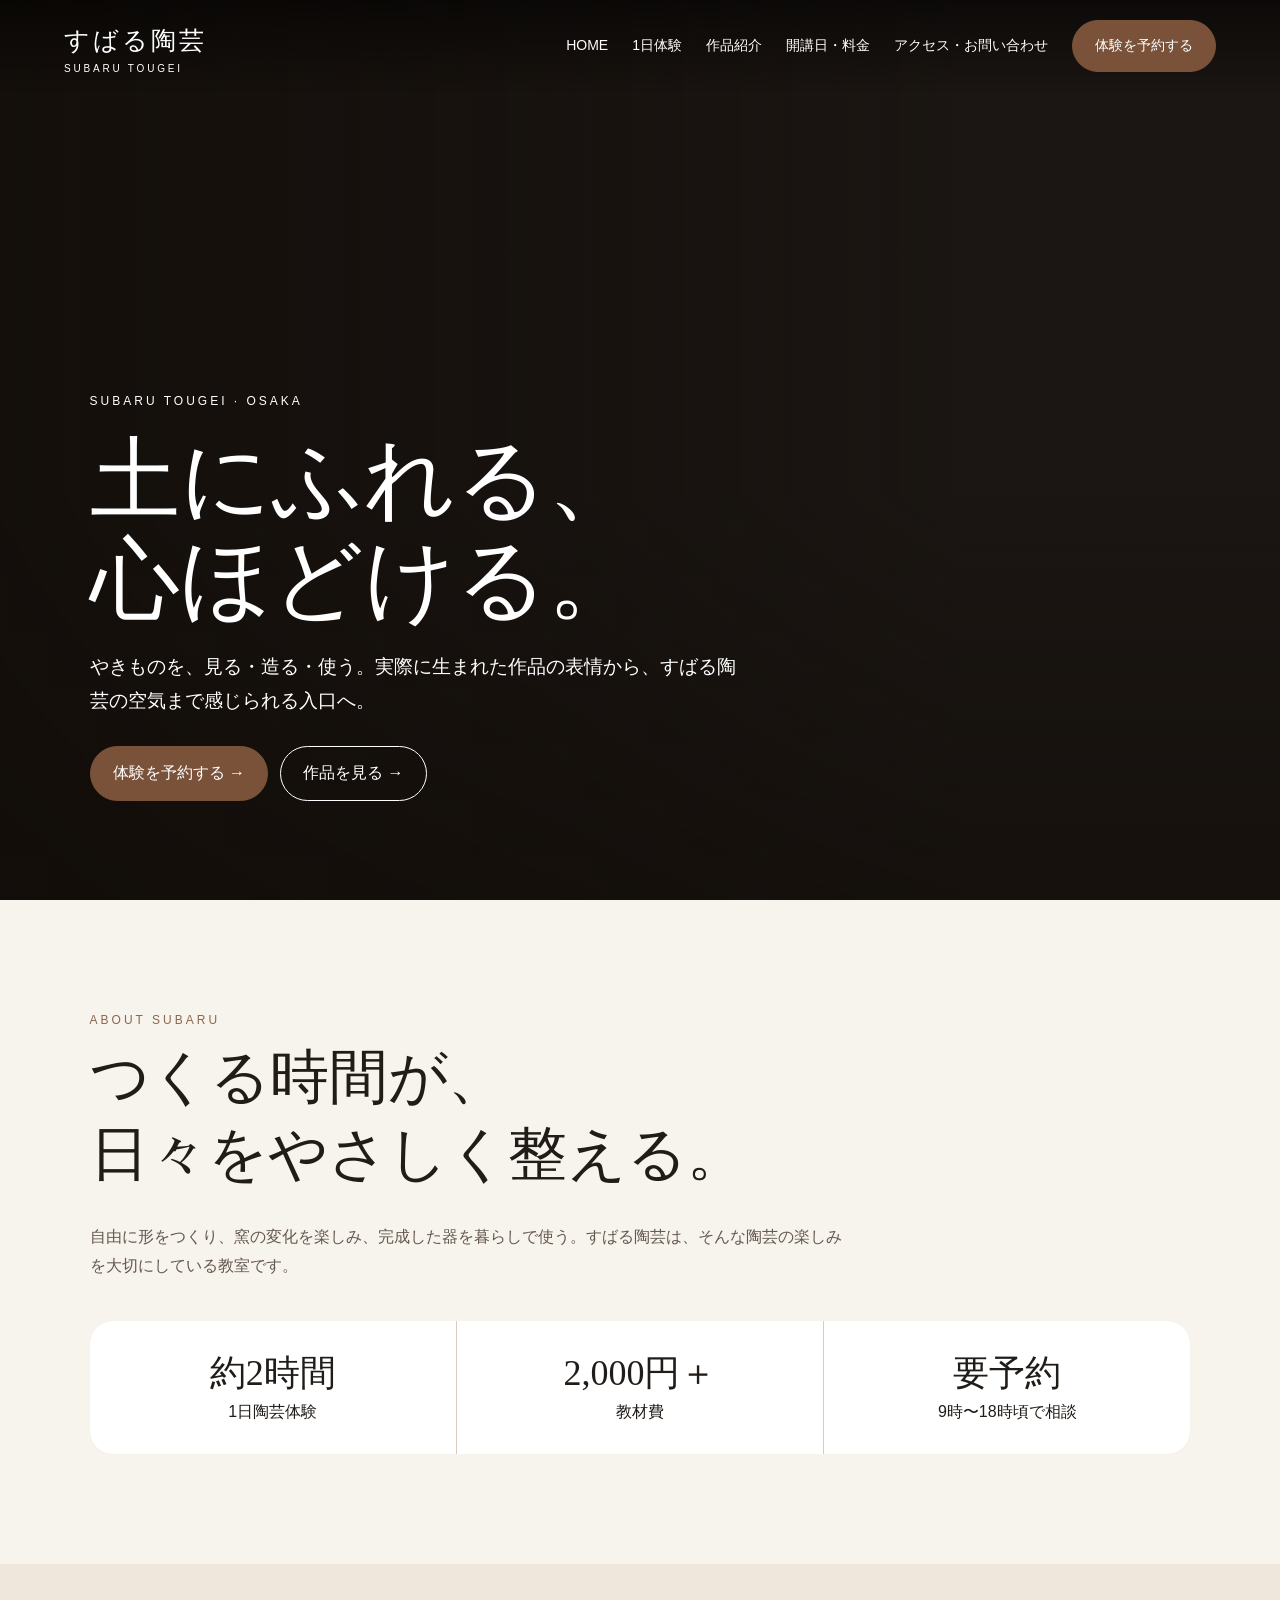
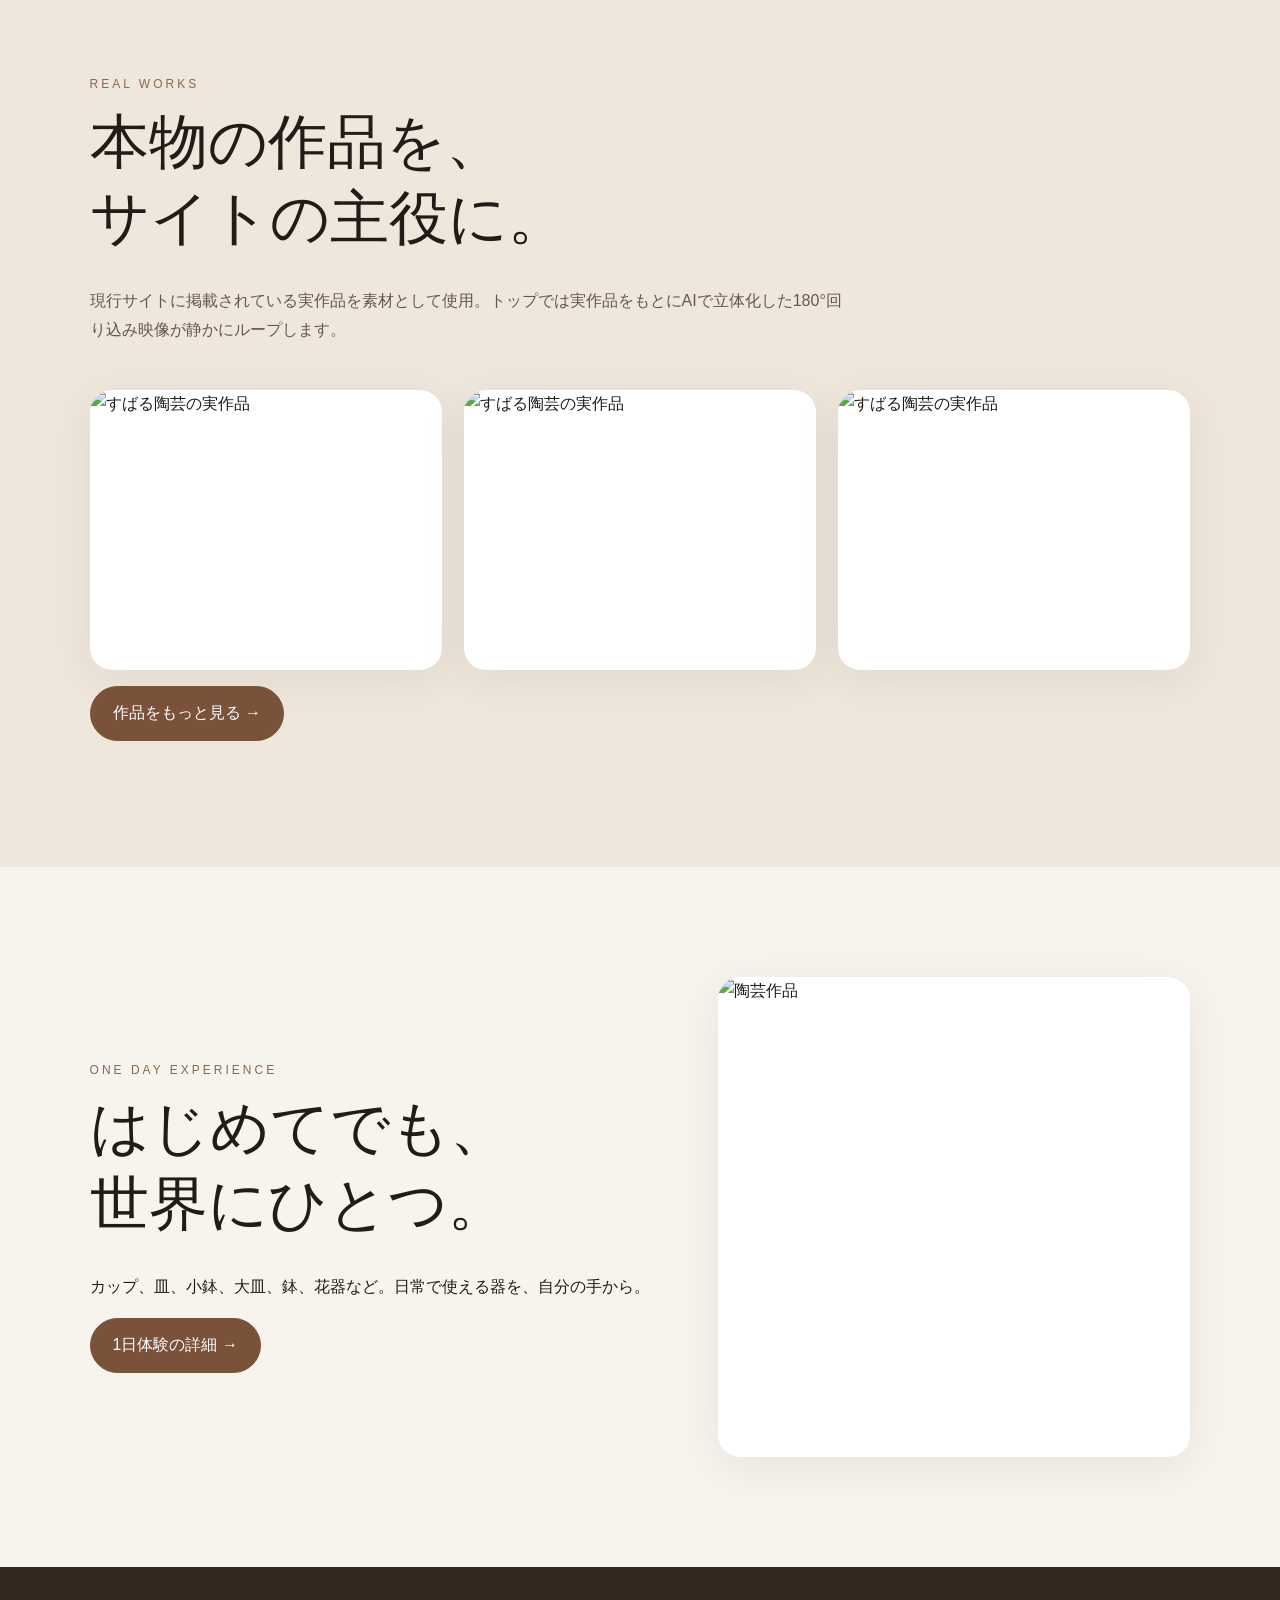
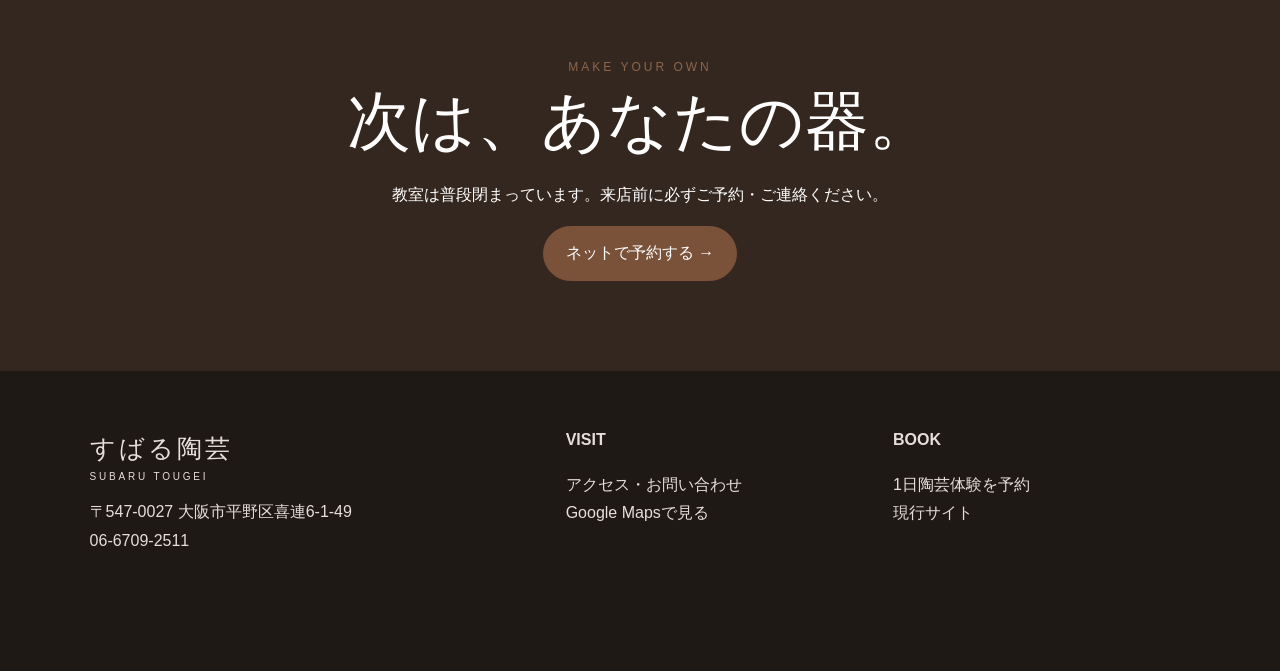
==== index.html @ ce0b12b9 "Tighten and slow hero; remove public email address" ====
<!doctype html><html lang="ja"><head><meta charset="utf-8"><meta name="viewport" content="width=device-width,initial-scale=1"><meta name="description" content="大阪市平野区のすばる陶芸。1日陶芸体験、定期教室、作品紹介、アクセス。"><title>すばる陶芸｜土にふれる、心ほどける。</title><link rel="stylesheet" href="assets/styles.css"></head><body><header><a class="brand" href="index.html">すばる陶芸<small>SUBARU TOUGEI</small></a><button class="hamb" aria-label="メニュー">☰</button><nav class="nav"><a href="index.html">HOME</a><a href="experience.html">1日体験</a><a href="works.html">作品紹介</a><a href="price.html">開講日・料金</a><a href="access.html">アクセス・お問い合わせ</a><a class="btn fill" href="https://www.asoview.com/channel/activities/subarutougei/offices/675/courses">体験を予約する</a></nav></header><section class="hero"><video autoplay muted loop playsinline preload="metadata" poster="https://static.wixstatic.com/media/e398b2_04471d41687749d087538d8da1fab1d8~mv2.jpg"><source src="assets/hero-web.mp4?v=20260910-1842" type="video/mp4"></video><div class="hero-inner"><div class="eyebrow">SUBARU TOUGEI · OSAKA</div><h1>土にふれる、<br>心ほどける。</h1><p>やきものを、見る・造る・使う。実際に生まれた作品の表情から、すばる陶芸の空気まで感じられる入口へ。</p><div class="hero-actions"><a class="btn fill" href="https://www.asoview.com/channel/activities/subarutougei/offices/675/courses">体験を予約する →</a><a class="btn" href="works.html">作品を見る →</a></div></div></section><section class="section reveal"><div class="kicker">ABOUT SUBARU</div><h2>つくる時間が、<br>日々をやさしく整える。</h2><p class="lead">自由に形をつくり、窯の変化を楽しみ、完成した器を暮らしで使う。すばる陶芸は、そんな陶芸の楽しみを大切にしている教室です。</p><div class="stats"><div class="stat"><strong>約2時間</strong>1日陶芸体験</div><div class="stat"><strong>2,000円＋</strong>教材費</div><div class="stat"><strong>要予約</strong>9時〜18時頃で相談</div></div></section><section class="section alt"><div class="kicker">REAL WORKS</div><h2>本物の作品を、<br>サイトの主役に。</h2><p class="lead">現行サイトに掲載されている実作品を素材として使用。トップでは実作品をもとにAIで立体化した180°回り込み映像が静かにループします。</p><div class="grid"><article class="card reveal"><div class="pic"><img loading="lazy" src="https://static.wixstatic.com/media/e398b2_04471d41687749d087538d8da1fab1d8~mv2.jpg" alt="すばる陶芸の実作品"></div></article><article class="card reveal"><div class="pic"><img loading="lazy" src="https://static.wixstatic.com/media/e398b2_2a31bd8cb2f042fd87f53bcbebbc4a72~mv2.jpg" alt="すばる陶芸の実作品"></div></article><article class="card reveal"><div class="pic"><img loading="lazy" src="https://static.wixstatic.com/media/e398b2_34be5dd9d5444d07847fccf270fea5cc~mv2.jpg" alt="すばる陶芸の実作品"></div></article></div><p><a class="btn fill" href="works.html">作品をもっと見る →</a></p></section><section class="section"><div class="two reveal"><div><div class="kicker">ONE DAY EXPERIENCE</div><h2>はじめてでも、<br>世界にひとつ。</h2><p>カップ、皿、小鉢、大皿、鉢、花器など。日常で使える器を、自分の手から。</p><a class="btn fill" href="experience.html">1日体験の詳細 →</a></div><div class="card"><div class="pic" style="height:480px"><img src="https://static.wixstatic.com/media/e398b2_4b338bc5373348869dddd89875d73c73~mv2.jpg" alt="陶芸作品"></div></div></div></section><section class="cta"><div class="kicker">MAKE YOUR OWN</div><h2>次は、あなたの器。</h2><p>教室は普段閉まっています。来店前に必ずご予約・ご連絡ください。</p><a class="btn fill" href="https://www.asoview.com/channel/activities/subarutougei/offices/675/courses">ネットで予約する →</a></section><footer class="footer"><div><div class="brand">すばる陶芸<small>SUBARU TOUGEI</small></div><p>〒547-0027 大阪市平野区喜連6-1-49<br>06-6709-2511</p></div><div><b>VISIT</b><p><a href="access.html">アクセス・お問い合わせ</a><br><a href="https://www.google.co.jp/maps/place/%E3%81%99%E3%81%B0%E3%82%8B%E9%99%B6%E8%8A%B8/@34.613585,135.554979,17z/data=!3m1!4b1!4m2!3m1!1s0x6000dedb1bd6316d:0xad608d81c7c7483e">Google Mapsで見る</a></p></div><div><b>BOOK</b><p><a href="https://www.asoview.com/channel/activities/subarutougei/offices/675/courses">1日陶芸体験を予約</a><br><a href="https://www.subarutougei.com/">現行サイト</a></p></div></footer><a class="sticky" href="https://www.asoview.com/channel/activities/subarutougei/offices/675/courses">1日陶芸体験を予約する</a><div class="modal"><button>×</button><img alt="作品拡大"></div><script src="assets/app.js"></script></body></html>
---- assets/styles.css ----
*{box-sizing:border-box}html{scroll-behavior:smooth}body{margin:0;background:#f7f3ed;color:#211c18;font-family:"Noto Sans JP","Yu Gothic",sans-serif;line-height:1.8}a{color:inherit;text-decoration:none}img{display:block;width:100%;height:100%;object-fit:cover}header{position:fixed;z-index:30;inset:0 0 auto;display:flex;align-items:center;justify-content:space-between;padding:18px 5vw;color:#fff;transition:.35s;background:linear-gradient(#0008,transparent)}header.scrolled{background:#f7f3edf2;color:#211c18;box-shadow:0 1px 20px #0002;backdrop-filter:blur(12px)}.brand{font-family:serif;font-size:25px;letter-spacing:.12em}.brand small{display:block;font:10px sans-serif;letter-spacing:.28em}.nav{display:flex;gap:24px;align-items:center;font-size:14px}.btn{display:inline-flex;align-items:center;justify-content:center;padding:12px 22px;border-radius:999px;border:1px solid currentColor;transition:.25s}.btn:hover{transform:translateY(-2px)}.btn.fill{background:#7a5139;border-color:#7a5139;color:#fff}.hamb{display:none;background:none;border:0;color:inherit;font-size:28px}.hero{position:relative;min-height:100svh;color:#fff;display:grid;align-items:end;overflow:hidden;background:#1c1714}.hero video,.hero .poster{position:absolute;inset:0;width:100%;height:100%;object-fit:cover}.hero .poster{background-size:cover;background-position:center}.hero:after{content:"";position:absolute;inset:0;background:linear-gradient(90deg,#120d09c7 0%,#120d0970 45%,#120d0920 75%),linear-gradient(0deg,#120d0990,transparent 45%)}.hero-inner{position:relative;z-index:2;padding:0 7vw 11vh;max-width:900px}.eyebrow{letter-spacing:.25em;font-size:12px}.hero h1{font-family:serif;font-weight:400;font-size:clamp(46px,7vw,96px);line-height:1.12;margin:.2em 0}.hero p{max-width:650px;font-size:clamp(15px,1.5vw,19px)}.hero-actions{display:flex;gap:12px;flex-wrap:wrap;margin-top:28px}.section{padding:110px 7vw}.section.alt{background:#efe7dc}.kicker{font-size:12px;letter-spacing:.25em;color:#8d664e}.section h2{font-family:serif;font-weight:400;font-size:clamp(34px,4.6vw,64px);line-height:1.3;margin:.15em 0 .5em}.lead{max-width:760px;color:#65584e}.grid{display:grid;grid-template-columns:repeat(3,1fr);gap:22px;margin-top:45px}.card{background:#fff;border-radius:22px;overflow:hidden;box-shadow:0 10px 45px #3c281013}.card .pic{height:280px}.card .body{padding:26px}.stats{display:grid;grid-template-columns:repeat(3,1fr);gap:1px;background:#d8cabc;border-radius:22px;overflow:hidden;margin-top:40px}.stat{background:#fff;padding:28px;text-align:center}.stat strong{display:block;font:36px serif}.gallery{columns:3 260px;column-gap:18px;margin-top:40px}.gallery button{border:0;padding:0;margin:0 0 18px;width:100%;border-radius:16px;overflow:hidden;cursor:zoom-in;background:#ddd}.gallery img{height:auto;transition:.45s}.gallery button:hover img{transform:scale(1.035)}.two{display:grid;grid-template-columns:1.1fr .9fr;gap:50px;align-items:center}.price-table{width:100%;border-collapse:collapse;background:#fff;border-radius:18px;overflow:hidden}.price-table td,.price-table th{padding:16px 18px;border-bottom:1px solid #eee;text-align:left}.cta{padding:90px 7vw;background:#34271f;color:#fff;text-align:center}.cta h2{font:clamp(34px,5vw,64px) serif;margin:0 0 12px}.footer{padding:55px 7vw 100px;background:#1f1915;color:#e7ded7;display:grid;grid-template-columns:1.5fr 1fr 1fr;gap:30px}.reveal{opacity:0;transform:translateY(30px);transition:.75s}.reveal.on{opacity:1;transform:none}.sticky{display:none}.modal{position:fixed;inset:0;z-index:50;background:#000d;display:none;place-items:center;padding:5vw}.modal.open{display:grid}.modal img{max-width:92vw;max-height:88vh;width:auto;height:auto}.modal button{position:absolute;right:25px;top:20px;background:none;border:0;color:#fff;font-size:40px}.form{display:grid;gap:14px}.form input,.form textarea{padding:14px;border:1px solid #cbbcaf;background:#fff;border-radius:10px;font:inherit}.form textarea{min-height:160px}.page-hero{padding:170px 7vw 80px;background:#34271f;color:#fff}.page-hero h1{font:clamp(42px,6vw,78px) serif;margin:.15em 0}.note{padding:18px 22px;background:#fff6dd;border-left:4px solid #aa7b49;border-radius:8px}@media(max-width:850px){.nav{position:fixed;inset:72px 0 auto;background:#f7f3ed;color:#211c18;display:none;flex-direction:column;padding:28px}.nav.open{display:flex}.hamb{display:block}.grid,.two,.stats,.footer{grid-template-columns:1fr}.hero-inner{padding-bottom:16vh}.section{padding:80px 6vw}.sticky{display:flex;position:fixed;z-index:40;left:12px;right:12px;bottom:12px;background:#7a5139;color:#fff;border-radius:999px;justify-content:center;padding:14px;box-shadow:0 8px 25px #0004}.footer{padding-bottom:110px}}@media(prefers-reduced-motion:reduce){*{scroll-behavior:auto!important;animation:none!important;transition:none!important}.reveal{opacity:1;transform:none}}
.experience-photo{max-width:1180px;margin:0 auto 30px;padding:0 24px;display:grid;grid-template-columns:minmax(0,1.35fr) minmax(260px,.65fr);gap:32px;align-items:center}.experience-photo img{width:100%;height:clamp(300px,48vw,560px);object-fit:cover;border-radius:26px;box-shadow:0 22px 60px rgba(41,24,14,.16)}.experience-photo div{padding:12px 0}.experience-photo span{font-size:.74rem;letter-spacing:.22em;color:#93603f}.experience-photo h2{margin:.6rem 0 1rem;font-size:clamp(1.8rem,4vw,3.4rem);font-weight:500}.experience-photo p{line-height:2;color:#5f554e}@media(max-width:760px){.experience-photo{grid-template-columns:1fr;gap:18px;padding:0 20px;margin-top:8px}.experience-photo img{height:58vw;min-height:260px;border-radius:20px}.experience-photo div{padding:0 6px 18px}}

/* Promo hero: tighter crop + slower cinematic feel */
.hero video{transform:scale(1.18);transform-origin:center 48%;will-change:transform}
@media(max-width:850px){.hero video{transform:scale(1.26);object-position:center 48%}}
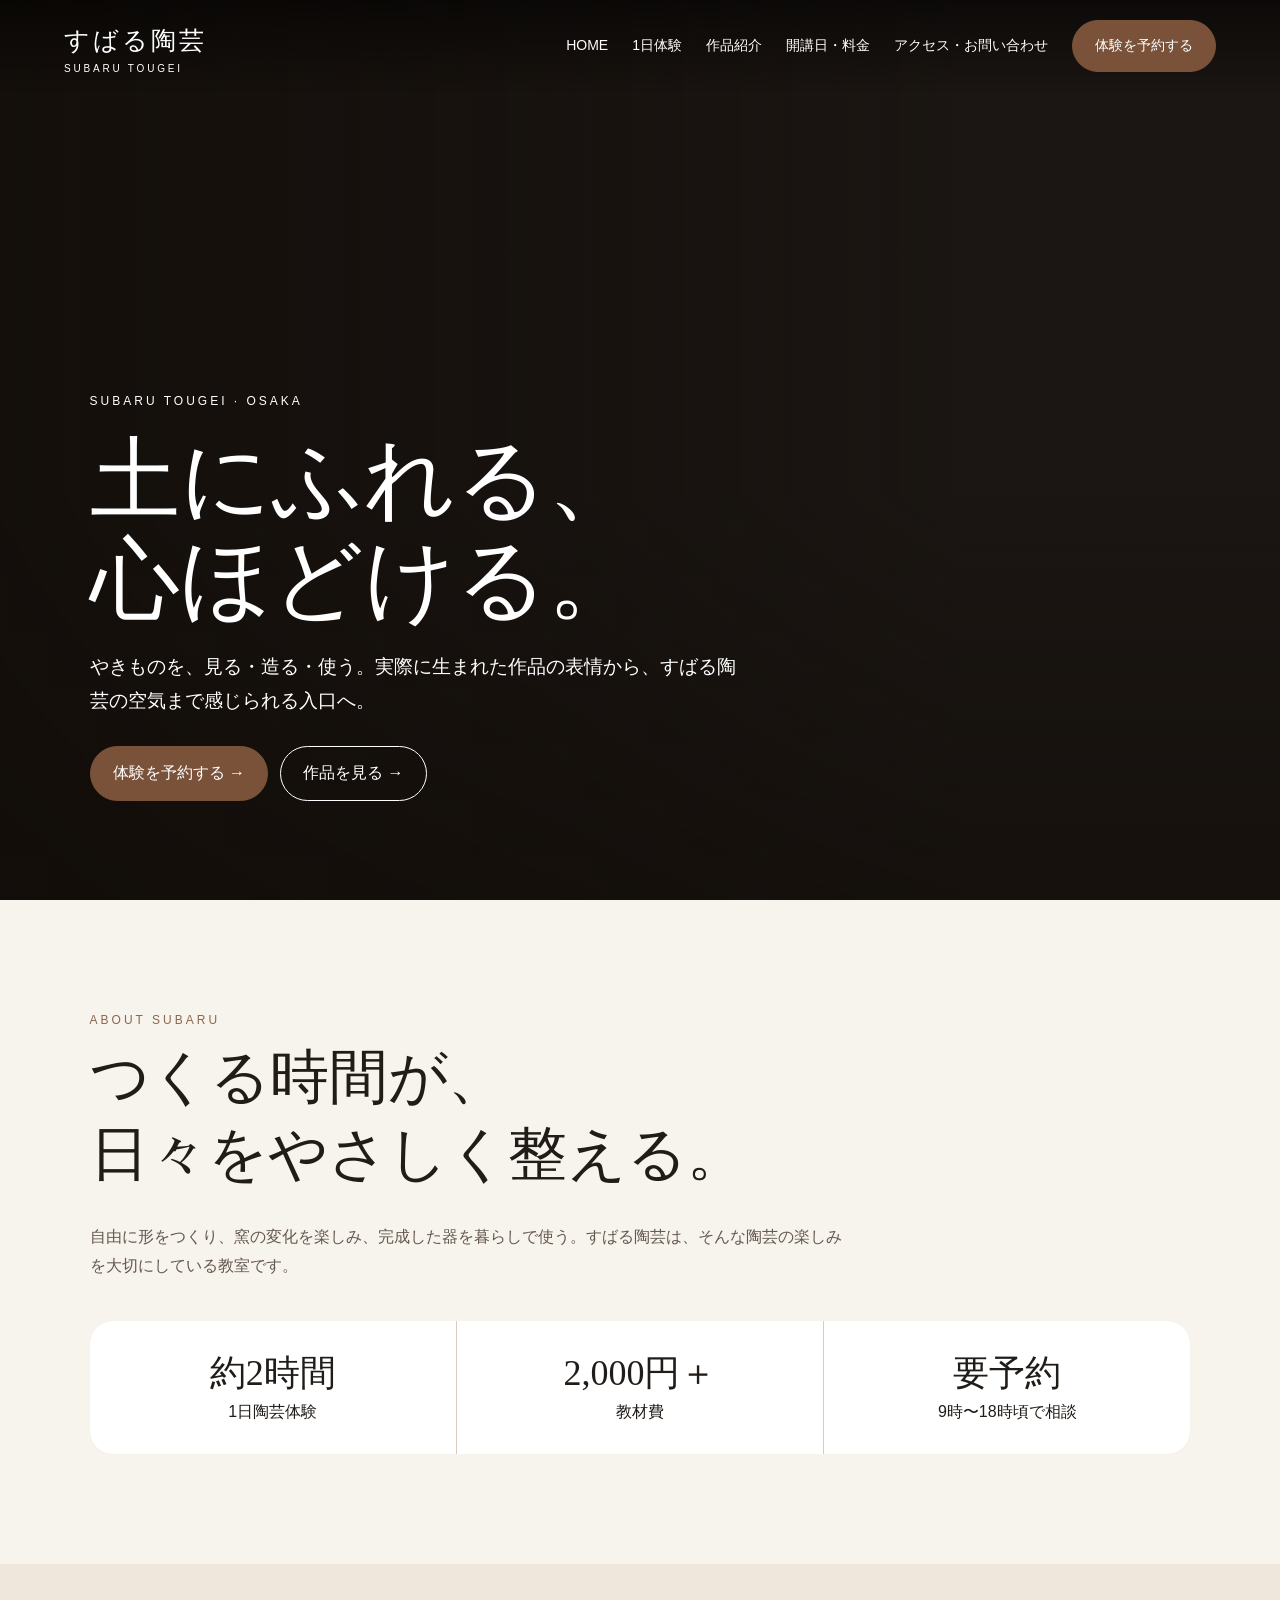
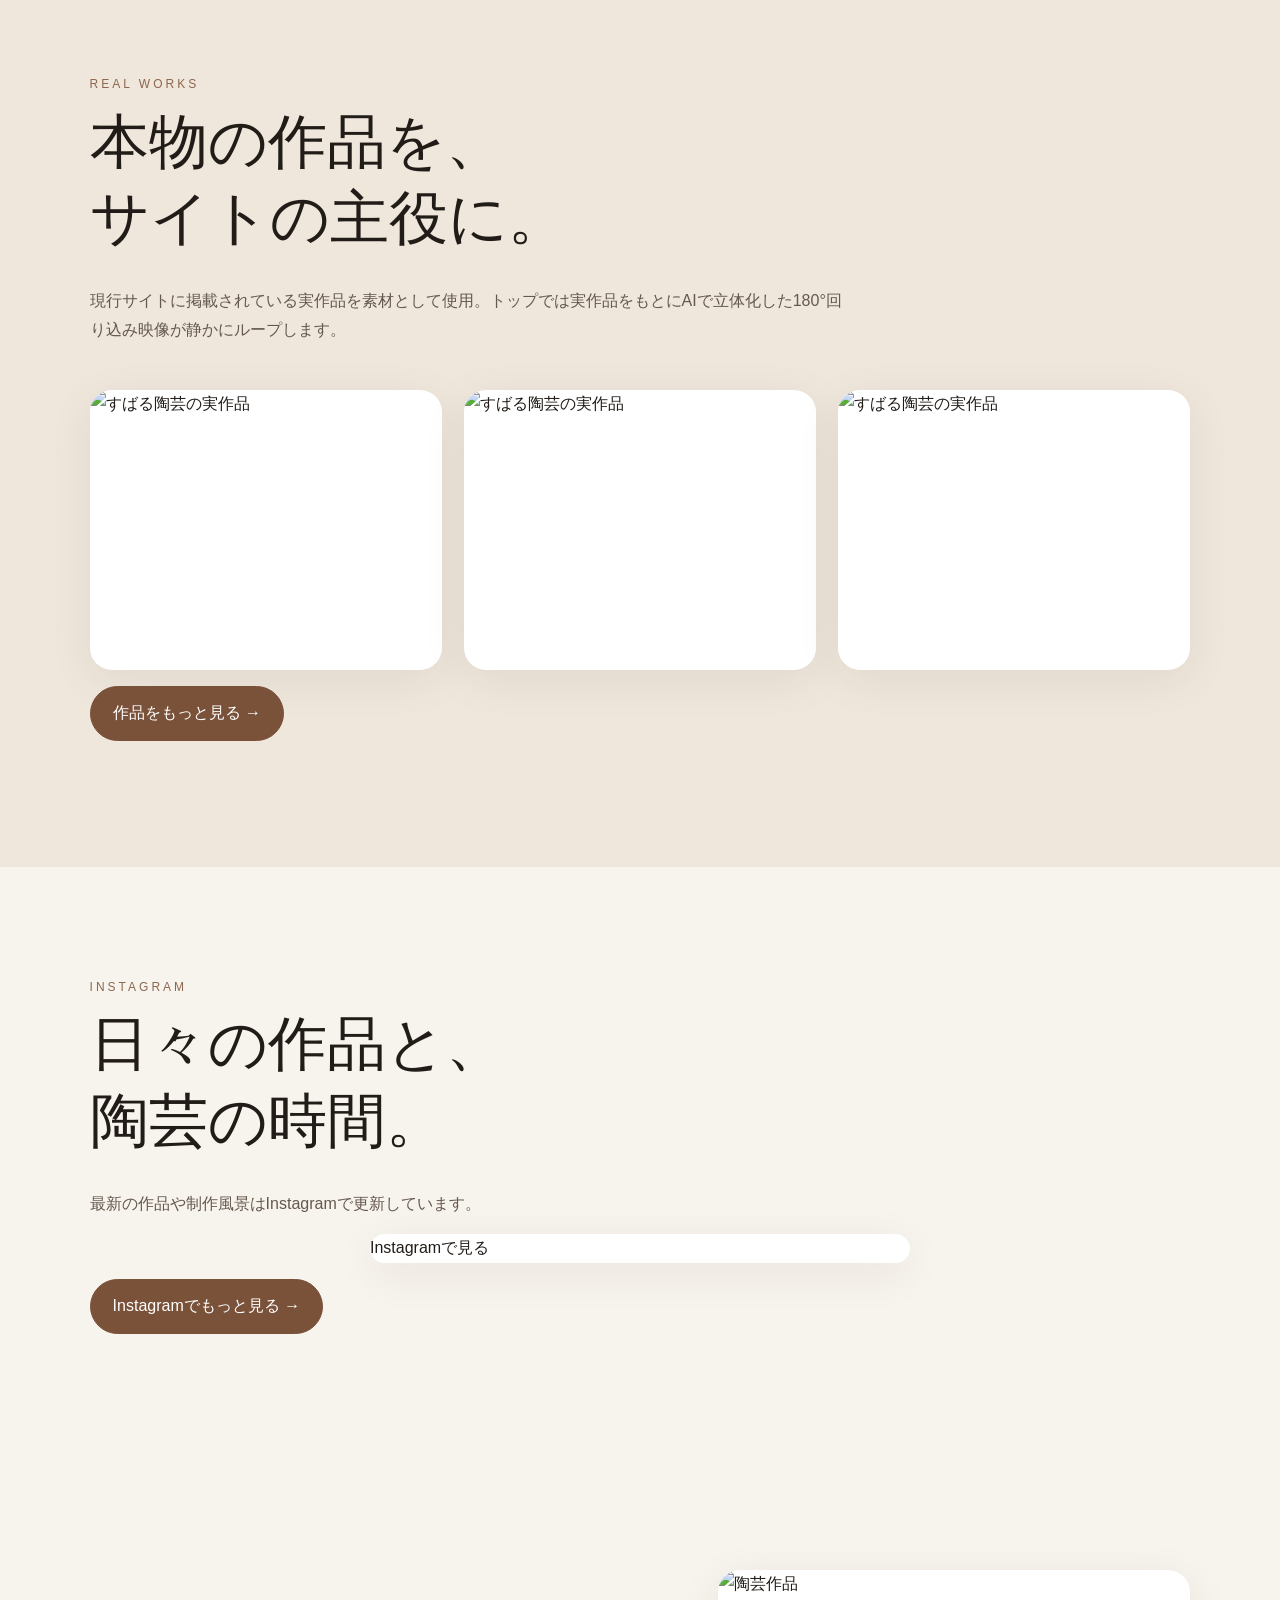
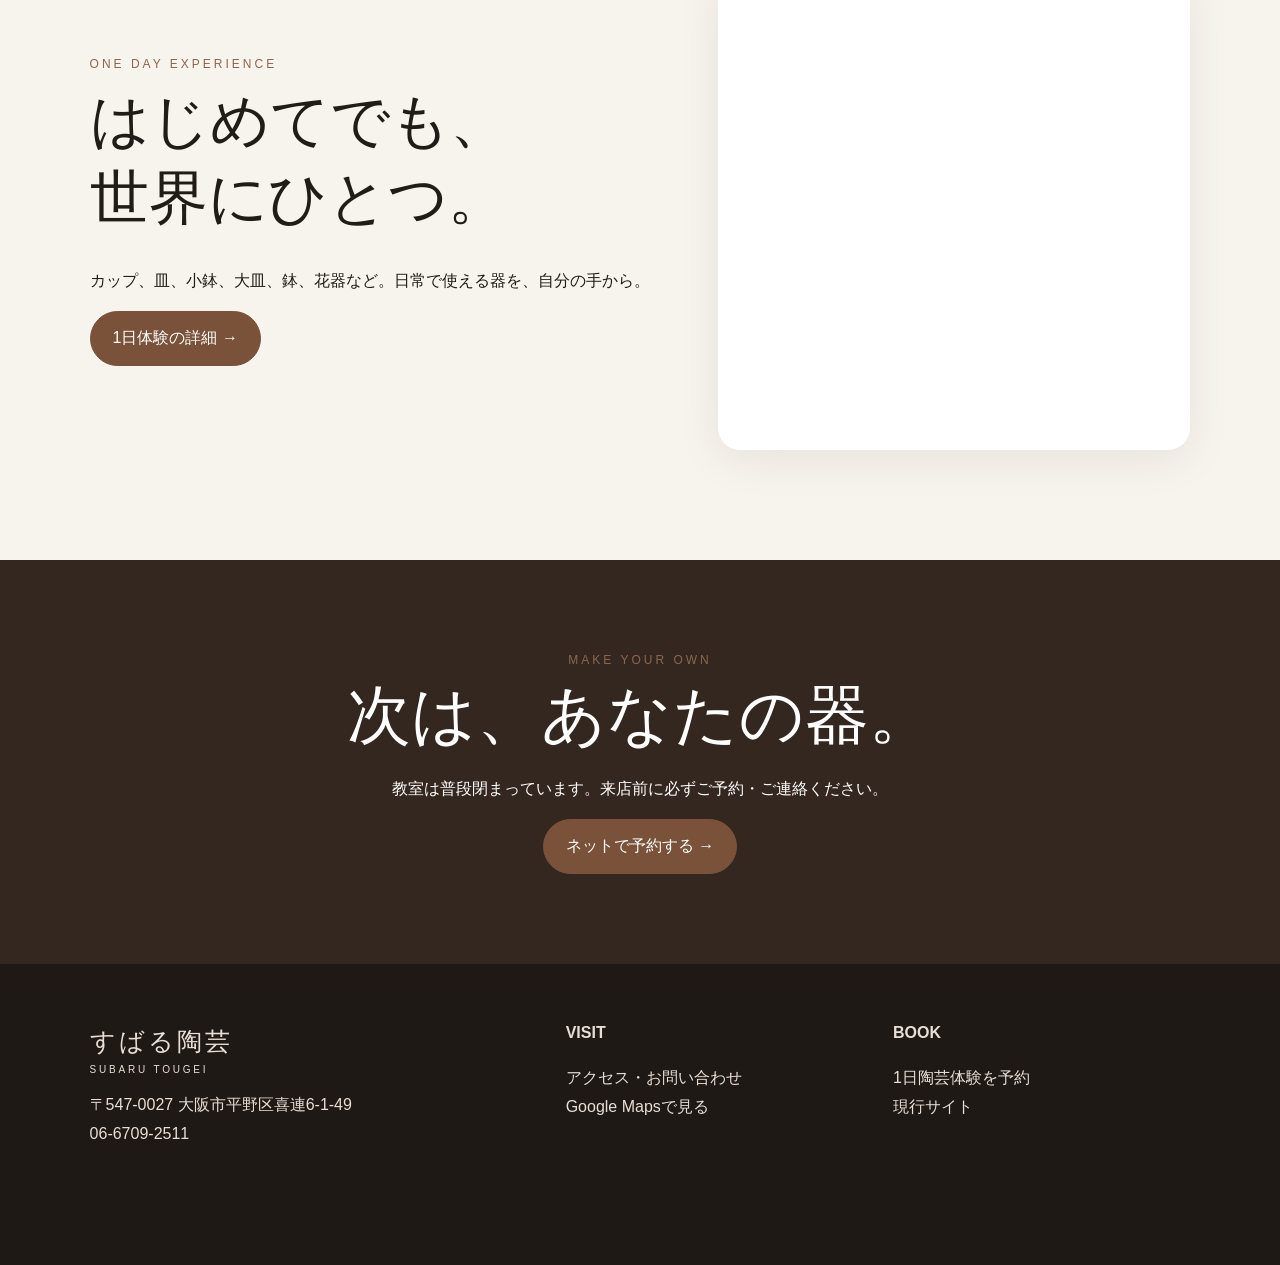
==== commit 0bb27de9: "Add Instagram section to homepage" ====
--- a/index.html
+++ b/index.html
@@ -1 +1 @@
-<!doctype html><html lang="ja"><head><meta charset="utf-8"><meta name="viewport" content="width=device-width,initial-scale=1"><meta name="description" content="大阪市平野区のすばる陶芸。1日陶芸体験、定期教室、作品紹介、アクセス。"><title>すばる陶芸｜土にふれる、心ほどける。</title><link rel="stylesheet" href="assets/styles.css"></head><body><header><a class="brand" href="index.html">すばる陶芸<small>SUBARU TOUGEI</small></a><button class="hamb" aria-label="メニュー">☰</button><nav class="nav"><a href="index.html">HOME</a><a href="experience.html">1日体験</a><a href="works.html">作品紹介</a><a href="price.html">開講日・料金</a><a href="access.html">アクセス・お問い合わせ</a><a class="btn fill" href="https://www.asoview.com/channel/activities/subarutougei/offices/675/courses">体験を予約する</a></nav></header><section class="hero"><video autoplay muted loop playsinline preload="metadata" poster="https://static.wixstatic.com/media/e398b2_04471d41687749d087538d8da1fab1d8~mv2.jpg"><source src="assets/hero-web.mp4?v=20260910-1842" type="video/mp4"></video><div class="hero-inner"><div class="eyebrow">SUBARU TOUGEI · OSAKA</div><h1>土にふれる、<br>心ほどける。</h1><p>やきものを、見る・造る・使う。実際に生まれた作品の表情から、すばる陶芸の空気まで感じられる入口へ。</p><div class="hero-actions"><a class="btn fill" href="https://www.asoview.com/channel/activities/subarutougei/offices/675/courses">体験を予約する →</a><a class="btn" href="works.html">作品を見る →</a></div></div></section><section class="section reveal"><div class="kicker">ABOUT SUBARU</div><h2>つくる時間が、<br>日々をやさしく整える。</h2><p class="lead">自由に形をつくり、窯の変化を楽しみ、完成した器を暮らしで使う。すばる陶芸は、そんな陶芸の楽しみを大切にしている教室です。</p><div class="stats"><div class="stat"><strong>約2時間</strong>1日陶芸体験</div><div class="stat"><strong>2,000円＋</strong>教材費</div><div class="stat"><strong>要予約</strong>9時〜18時頃で相談</div></div></section><section class="section alt"><div class="kicker">REAL WORKS</div><h2>本物の作品を、<br>サイトの主役に。</h2><p class="lead">現行サイトに掲載されている実作品を素材として使用。トップでは実作品をもとにAIで立体化した180°回り込み映像が静かにループします。</p><div class="grid"><article class="card reveal"><div class="pic"><img loading="lazy" src="https://static.wixstatic.com/media/e398b2_04471d41687749d087538d8da1fab1d8~mv2.jpg" alt="すばる陶芸の実作品"></div></article><article class="card reveal"><div class="pic"><img loading="lazy" src="https://static.wixstatic.com/media/e398b2_2a31bd8cb2f042fd87f53bcbebbc4a72~mv2.jpg" alt="すばる陶芸の実作品"></div></article><article class="card reveal"><div class="pic"><img loading="lazy" src="https://static.wixstatic.com/media/e398b2_34be5dd9d5444d07847fccf270fea5cc~mv2.jpg" alt="すばる陶芸の実作品"></div></article></div><p><a class="btn fill" href="works.html">作品をもっと見る →</a></p></section><section class="section"><div class="two reveal"><div><div class="kicker">ONE DAY EXPERIENCE</div><h2>はじめてでも、<br>世界にひとつ。</h2><p>カップ、皿、小鉢、大皿、鉢、花器など。日常で使える器を、自分の手から。</p><a class="btn fill" href="experience.html">1日体験の詳細 →</a></div><div class="card"><div class="pic" style="height:480px"><img src="https://static.wixstatic.com/media/e398b2_4b338bc5373348869dddd89875d73c73~mv2.jpg" alt="陶芸作品"></div></div></div></section><section class="cta"><div class="kicker">MAKE YOUR OWN</div><h2>次は、あなたの器。</h2><p>教室は普段閉まっています。来店前に必ずご予約・ご連絡ください。</p><a class="btn fill" href="https://www.asoview.com/channel/activities/subarutougei/offices/675/courses">ネットで予約する →</a></section><footer class="footer"><div><div class="brand">すばる陶芸<small>SUBARU TOUGEI</small></div><p>〒547-0027 大阪市平野区喜連6-1-49<br>06-6709-2511</p></div><div><b>VISIT</b><p><a href="access.html">アクセス・お問い合わせ</a><br><a href="https://www.google.co.jp/maps/place/%E3%81%99%E3%81%B0%E3%82%8B%E9%99%B6%E8%8A%B8/@34.613585,135.554979,17z/data=!3m1!4b1!4m2!3m1!1s0x6000dedb1bd6316d:0xad608d81c7c7483e">Google Mapsで見る</a></p></div><div><b>BOOK</b><p><a href="https://www.asoview.com/channel/activities/subarutougei/offices/675/courses">1日陶芸体験を予約</a><br><a href="https://www.subarutougei.com/">現行サイト</a></p></div></footer><a class="sticky" href="https://www.asoview.com/channel/activities/subarutougei/offices/675/courses">1日陶芸体験を予約する</a><div class="modal"><button>×</button><img alt="作品拡大"></div><script src="assets/app.js"></script></body></html>+<!doctype html><html lang="ja"><head><meta charset="utf-8"><meta name="viewport" content="width=device-width,initial-scale=1"><meta name="description" content="大阪市平野区のすばる陶芸。1日陶芸体験、定期教室、作品紹介、アクセス。"><title>すばる陶芸｜土にふれる、心ほどける。</title><link rel="stylesheet" href="assets/styles.css"></head><body><header><a class="brand" href="index.html">すばる陶芸<small>SUBARU TOUGEI</small></a><button class="hamb" aria-label="メニュー">☰</button><nav class="nav"><a href="index.html">HOME</a><a href="experience.html">1日体験</a><a href="works.html">作品紹介</a><a href="price.html">開講日・料金</a><a href="access.html">アクセス・お問い合わせ</a><a class="btn fill" href="https://www.asoview.com/channel/activities/subarutougei/offices/675/courses">体験を予約する</a></nav></header><section class="hero"><video autoplay muted loop playsinline preload="metadata" poster="https://static.wixstatic.com/media/e398b2_04471d41687749d087538d8da1fab1d8~mv2.jpg"><source src="assets/hero-web.mp4?v=20260910-1842" type="video/mp4"></video><div class="hero-inner"><div class="eyebrow">SUBARU TOUGEI · OSAKA</div><h1>土にふれる、<br>心ほどける。</h1><p>やきものを、見る・造る・使う。実際に生まれた作品の表情から、すばる陶芸の空気まで感じられる入口へ。</p><div class="hero-actions"><a class="btn fill" href="https://www.asoview.com/channel/activities/subarutougei/offices/675/courses">体験を予約する →</a><a class="btn" href="works.html">作品を見る →</a></div></div></section><section class="section reveal"><div class="kicker">ABOUT SUBARU</div><h2>つくる時間が、<br>日々をやさしく整える。</h2><p class="lead">自由に形をつくり、窯の変化を楽しみ、完成した器を暮らしで使う。すばる陶芸は、そんな陶芸の楽しみを大切にしている教室です。</p><div class="stats"><div class="stat"><strong>約2時間</strong>1日陶芸体験</div><div class="stat"><strong>2,000円＋</strong>教材費</div><div class="stat"><strong>要予約</strong>9時〜18時頃で相談</div></div></section><section class="section alt"><div class="kicker">REAL WORKS</div><h2>本物の作品を、<br>サイトの主役に。</h2><p class="lead">現行サイトに掲載されている実作品を素材として使用。トップでは実作品をもとにAIで立体化した180°回り込み映像が静かにループします。</p><div class="grid"><article class="card reveal"><div class="pic"><img loading="lazy" src="https://static.wixstatic.com/media/e398b2_04471d41687749d087538d8da1fab1d8~mv2.jpg" alt="すばる陶芸の実作品"></div></article><article class="card reveal"><div class="pic"><img loading="lazy" src="https://static.wixstatic.com/media/e398b2_2a31bd8cb2f042fd87f53bcbebbc4a72~mv2.jpg" alt="すばる陶芸の実作品"></div></article><article class="card reveal"><div class="pic"><img loading="lazy" src="https://static.wixstatic.com/media/e398b2_34be5dd9d5444d07847fccf270fea5cc~mv2.jpg" alt="すばる陶芸の実作品"></div></article></div><p><a class="btn fill" href="works.html">作品をもっと見る →</a></p></section><section class="section instagram-section"><div class="kicker">INSTAGRAM</div><h2>日々の作品と、<br>陶芸の時間。</h2><p class="lead">最新の作品や制作風景はInstagramで更新しています。</p><div class="instagram-feed"><blockquote class="instagram-media" data-instgrm-permalink="https://www.instagram.com/harugakitamorini/" data-instgrm-version="14" style="background:#FFF;border:0;border-radius:18px;box-shadow:0 10px 45px #3c281013;margin:0 auto;max-width:540px;min-width:280px;width:100%;padding:0"><a href="https://www.instagram.com/harugakitamorini/" target="_blank" rel="noopener">Instagramで見る</a></blockquote></div><p class="instagram-more"><a class="btn fill" href="https://www.instagram.com/harugakitamorini/" target="_blank" rel="noopener">Instagramでもっと見る →</a></p></section><section class="section"><div class="two reveal"><div><div class="kicker">ONE DAY EXPERIENCE</div><h2>はじめてでも、<br>世界にひとつ。</h2><p>カップ、皿、小鉢、大皿、鉢、花器など。日常で使える器を、自分の手から。</p><a class="btn fill" href="experience.html">1日体験の詳細 →</a></div><div class="card"><div class="pic" style="height:480px"><img src="https://static.wixstatic.com/media/e398b2_4b338bc5373348869dddd89875d73c73~mv2.jpg" alt="陶芸作品"></div></div></div></section><section class="cta"><div class="kicker">MAKE YOUR OWN</div><h2>次は、あなたの器。</h2><p>教室は普段閉まっています。来店前に必ずご予約・ご連絡ください。</p><a class="btn fill" href="https://www.asoview.com/channel/activities/subarutougei/offices/675/courses">ネットで予約する →</a></section><footer class="footer"><div><div class="brand">すばる陶芸<small>SUBARU TOUGEI</small></div><p>〒547-0027 大阪市平野区喜連6-1-49<br>06-6709-2511</p></div><div><b>VISIT</b><p><a href="access.html">アクセス・お問い合わせ</a><br><a href="https://www.google.co.jp/maps/place/%E3%81%99%E3%81%B0%E3%82%8B%E9%99%B6%E8%8A%B8/@34.613585,135.554979,17z/data=!3m1!4b1!4m2!3m1!1s0x6000dedb1bd6316d:0xad608d81c7c7483e">Google Mapsで見る</a></p></div><div><b>BOOK</b><p><a href="https://www.asoview.com/channel/activities/subarutougei/offices/675/courses">1日陶芸体験を予約</a><br><a href="https://www.subarutougei.com/">現行サイト</a></p></div></footer><div class="modal"><button>×</button><img alt="作品拡大"></div><script async src="https://www.instagram.com/embed.js"></script><script src="assets/app.js"></script></body></html>
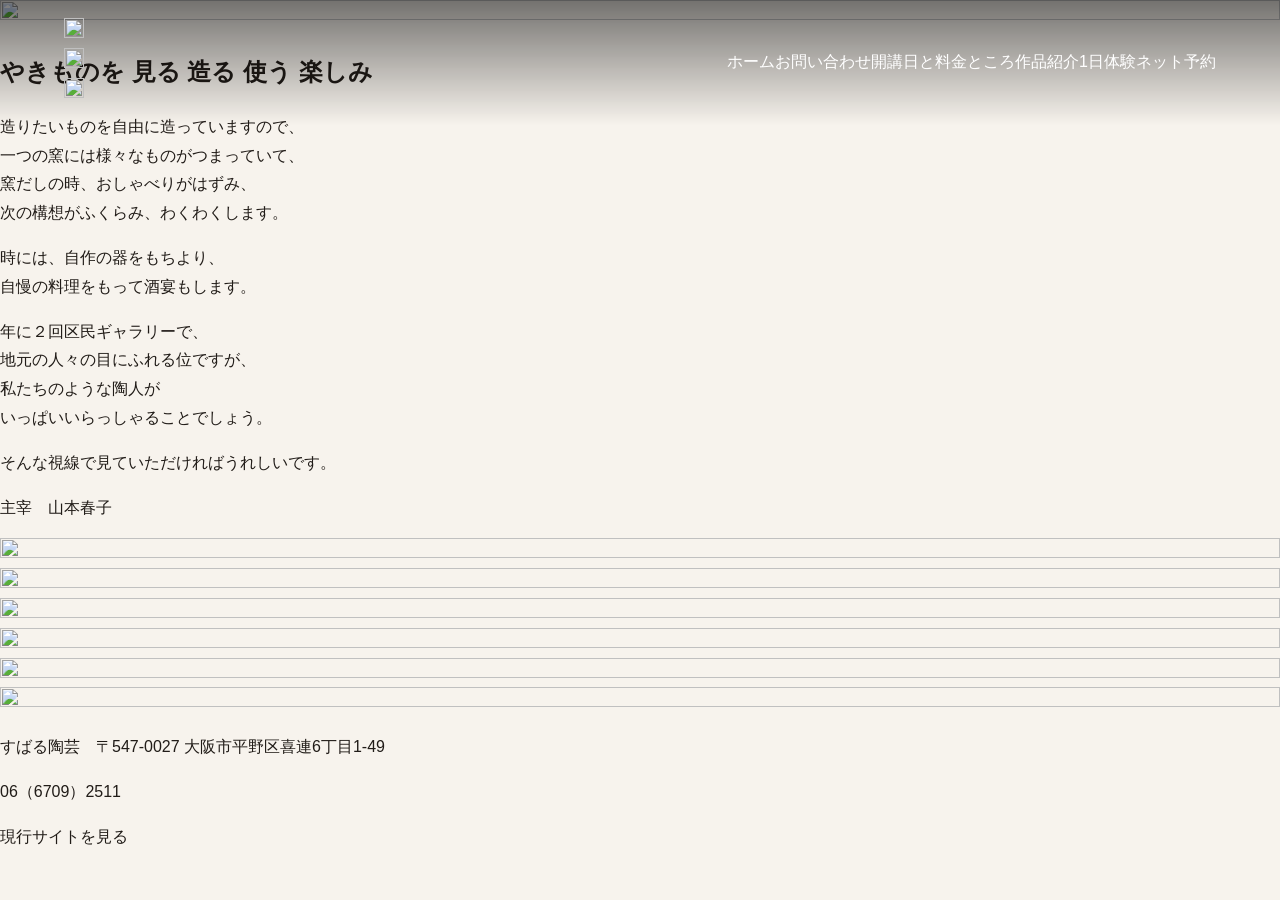
==== commit 8dae06ee: "現行サイトに合わせてトップページを再現" ====
--- a/index.html
+++ b/index.html
@@ -1 +1 @@
-<!doctype html><html lang="ja"><head><meta charset="utf-8"><meta name="viewport" content="width=device-width,initial-scale=1"><meta name="description" content="大阪市平野区のすばる陶芸。1日陶芸体験、定期教室、作品紹介、アクセス。"><title>すばる陶芸｜土にふれる、心ほどける。</title><link rel="stylesheet" href="assets/styles.css"></head><body><header><a class="brand" href="index.html">すばる陶芸<small>SUBARU TOUGEI</small></a><button class="hamb" aria-label="メニュー">☰</button><nav class="nav"><a href="index.html">HOME</a><a href="experience.html">1日体験</a><a href="works.html">作品紹介</a><a href="price.html">開講日・料金</a><a href="access.html">アクセス・お問い合わせ</a><a class="btn fill" href="https://www.asoview.com/channel/activities/subarutougei/offices/675/courses">体験を予約する</a></nav></header><section class="hero"><video autoplay muted loop playsinline preload="metadata" poster="https://static.wixstatic.com/media/e398b2_04471d41687749d087538d8da1fab1d8~mv2.jpg"><source src="assets/hero-web.mp4?v=20260910-1842" type="video/mp4"></video><div class="hero-inner"><div class="eyebrow">SUBARU TOUGEI · OSAKA</div><h1>土にふれる、<br>心ほどける。</h1><p>やきものを、見る・造る・使う。実際に生まれた作品の表情から、すばる陶芸の空気まで感じられる入口へ。</p><div class="hero-actions"><a class="btn fill" href="https://www.asoview.com/channel/activities/subarutougei/offices/675/courses">体験を予約する →</a><a class="btn" href="works.html">作品を見る →</a></div></div></section><section class="section reveal"><div class="kicker">ABOUT SUBARU</div><h2>つくる時間が、<br>日々をやさしく整える。</h2><p class="lead">自由に形をつくり、窯の変化を楽しみ、完成した器を暮らしで使う。すばる陶芸は、そんな陶芸の楽しみを大切にしている教室です。</p><div class="stats"><div class="stat"><strong>約2時間</strong>1日陶芸体験</div><div class="stat"><strong>2,000円＋</strong>教材費</div><div class="stat"><strong>要予約</strong>9時〜18時頃で相談</div></div></section><section class="section alt"><div class="kicker">REAL WORKS</div><h2>本物の作品を、<br>サイトの主役に。</h2><p class="lead">現行サイトに掲載されている実作品を素材として使用。トップでは実作品をもとにAIで立体化した180°回り込み映像が静かにループします。</p><div class="grid"><article class="card reveal"><div class="pic"><img loading="lazy" src="https://static.wixstatic.com/media/e398b2_04471d41687749d087538d8da1fab1d8~mv2.jpg" alt="すばる陶芸の実作品"></div></article><article class="card reveal"><div class="pic"><img loading="lazy" src="https://static.wixstatic.com/media/e398b2_2a31bd8cb2f042fd87f53bcbebbc4a72~mv2.jpg" alt="すばる陶芸の実作品"></div></article><article class="card reveal"><div class="pic"><img loading="lazy" src="https://static.wixstatic.com/media/e398b2_34be5dd9d5444d07847fccf270fea5cc~mv2.jpg" alt="すばる陶芸の実作品"></div></article></div><p><a class="btn fill" href="works.html">作品をもっと見る →</a></p></section><section class="section instagram-section"><div class="kicker">INSTAGRAM</div><h2>日々の作品と、<br>陶芸の時間。</h2><p class="lead">最新の作品や制作風景はInstagramで更新しています。</p><div class="instagram-feed"><blockquote class="instagram-media" data-instgrm-permalink="https://www.instagram.com/harugakitamorini/" data-instgrm-version="14" style="background:#FFF;border:0;border-radius:18px;box-shadow:0 10px 45px #3c281013;margin:0 auto;max-width:540px;min-width:280px;width:100%;padding:0"><a href="https://www.instagram.com/harugakitamorini/" target="_blank" rel="noopener">Instagramで見る</a></blockquote></div><p class="instagram-more"><a class="btn fill" href="https://www.instagram.com/harugakitamorini/" target="_blank" rel="noopener">Instagramでもっと見る →</a></p></section><section class="section"><div class="two reveal"><div><div class="kicker">ONE DAY EXPERIENCE</div><h2>はじめてでも、<br>世界にひとつ。</h2><p>カップ、皿、小鉢、大皿、鉢、花器など。日常で使える器を、自分の手から。</p><a class="btn fill" href="experience.html">1日体験の詳細 →</a></div><div class="card"><div class="pic" style="height:480px"><img src="https://static.wixstatic.com/media/e398b2_4b338bc5373348869dddd89875d73c73~mv2.jpg" alt="陶芸作品"></div></div></div></section><section class="cta"><div class="kicker">MAKE YOUR OWN</div><h2>次は、あなたの器。</h2><p>教室は普段閉まっています。来店前に必ずご予約・ご連絡ください。</p><a class="btn fill" href="https://www.asoview.com/channel/activities/subarutougei/offices/675/courses">ネットで予約する →</a></section><footer class="footer"><div><div class="brand">すばる陶芸<small>SUBARU TOUGEI</small></div><p>〒547-0027 大阪市平野区喜連6-1-49<br>06-6709-2511</p></div><div><b>VISIT</b><p><a href="access.html">アクセス・お問い合わせ</a><br><a href="https://www.google.co.jp/maps/place/%E3%81%99%E3%81%B0%E3%82%8B%E9%99%B6%E8%8A%B8/@34.613585,135.554979,17z/data=!3m1!4b1!4m2!3m1!1s0x6000dedb1bd6316d:0xad608d81c7c7483e">Google Mapsで見る</a></p></div><div><b>BOOK</b><p><a href="https://www.asoview.com/channel/activities/subarutougei/offices/675/courses">1日陶芸体験を予約</a><br><a href="https://www.subarutougei.com/">現行サイト</a></p></div></footer><div class="modal"><button>×</button><img alt="作品拡大"></div><script async src="https://www.instagram.com/embed.js"></script><script src="assets/app.js"></script></body></html>+<!doctype html><html lang="ja"><head><meta charset="utf-8"><meta name="viewport" content="width=device-width,initial-scale=1"><title>すばる陶芸</title><link rel="stylesheet" href="assets/styles.css"></head><body><header><div class="top-images"><img src="https://static.wixstatic.com/media/e398b2_04471d41687749d087538d8da1fab1d8~mv2.jpg"><img src="https://static.wixstatic.com/media/e398b2_2a31bd8cb2f042fd87f53bcbebbc4a72~mv2.jpg"><img src="https://static.wixstatic.com/media/e398b2_34be5dd9d5444d07847fccf270fea5cc~mv2.jpg"></div><nav><a href="index.html">ホーム</a><a href="access.html">お問い合わせ</a><a href="price.html">開講日と料金</a><a href="access.html">ところ</a><a href="works.html">作品紹介</a><a href="experience.html">1日体験</a><a href="https://www.asoview.com/channel/activities/subarutougei/offices/675/courses">ネット予約</a></nav></header><main><div class="hero-photo"><img src="https://static.wixstatic.com/media/e398b2_04471d41687749d087538d8da1fab1d8~mv2.jpg"></div><section class="intro"><h1>やきものを 見る 造る 使う 楽しみ</h1><p>造りたいものを自由に造っていますので、<br>一つの窯には様々なものがつまっていて、<br>窯だしの時、おしゃべりがはずみ、<br>次の構想がふくらみ、わくわくします。</p><p>時には、自作の器をもちより、<br>自慢の料理をもって酒宴もします。</p><p>年に２回区民ギャラリーで、<br>地元の人々の目にふれる位ですが、<br>私たちのような陶人が<br>いっぱいいらっしゃることでしょう。</p><p>そんな視線で見ていただければうれしいです。</p><p class="author">主宰　山本春子</p></section><section class="home-gallery"><img src="https://static.wixstatic.com/media/e398b2_4b338bc5373348869dddd89875d73c73~mv2.jpg"><img src="https://static.wixstatic.com/media/e398b2_5211ebc236194040bdcdc316587380ba~mv2.jpg"><img src="https://static.wixstatic.com/media/e398b2_6c07d5913d4248039fd603cbbd2bb7aa~mv2.jpg"><img src="https://static.wixstatic.com/media/e398b2_6f36e6180b0742dea55124a1049e6460~mv2.jpg"><img src="https://static.wixstatic.com/media/e398b2_7c2f4a02109442f09c957fa7d849e653~mv2.jpg"><img src="https://static.wixstatic.com/media/e398b2_81b00767e1b24f3294a86ab59118464d~mv2.jpg"></section></main><footer><p>すばる陶芸　〒547-0027 大阪市平野区喜連6丁目1-49</p><p>06（6709）2511</p><p><a href="https://www.subarutougei.com/">現行サイトを見る</a></p></footer></body></html>
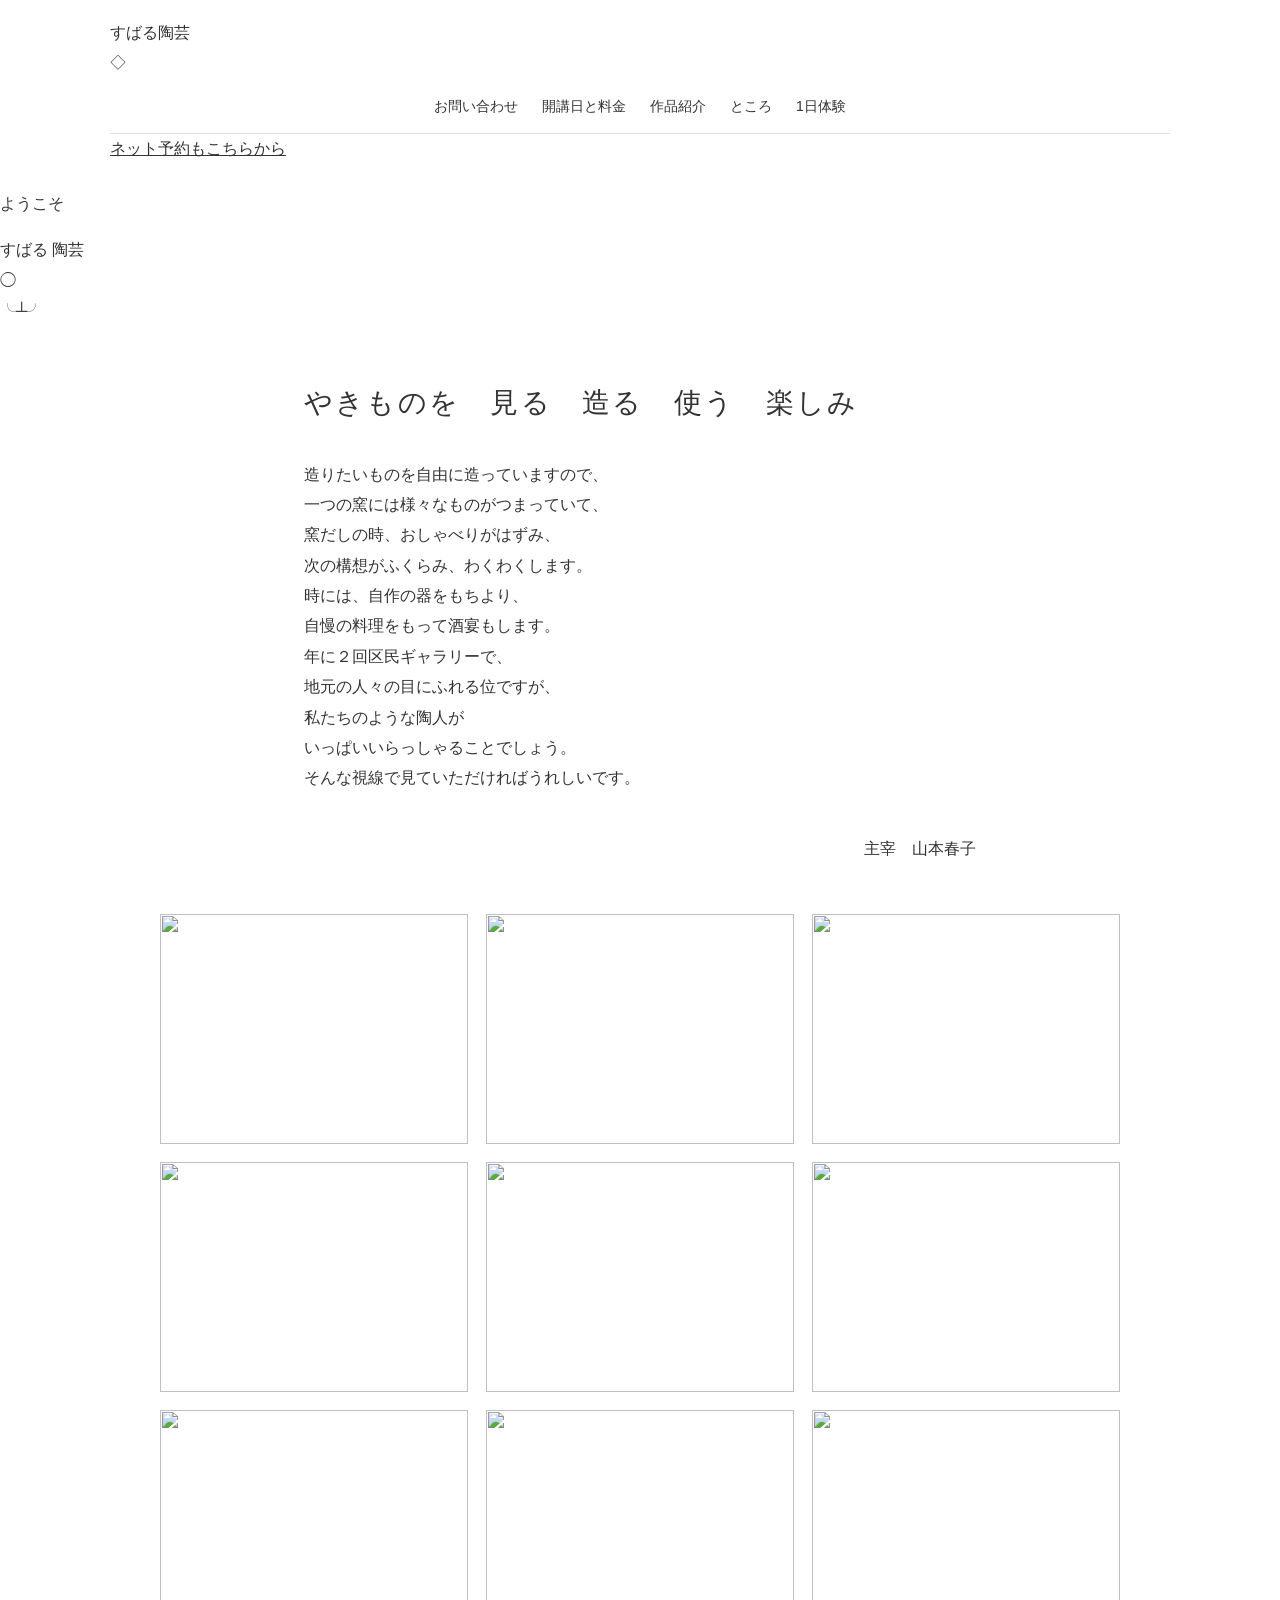
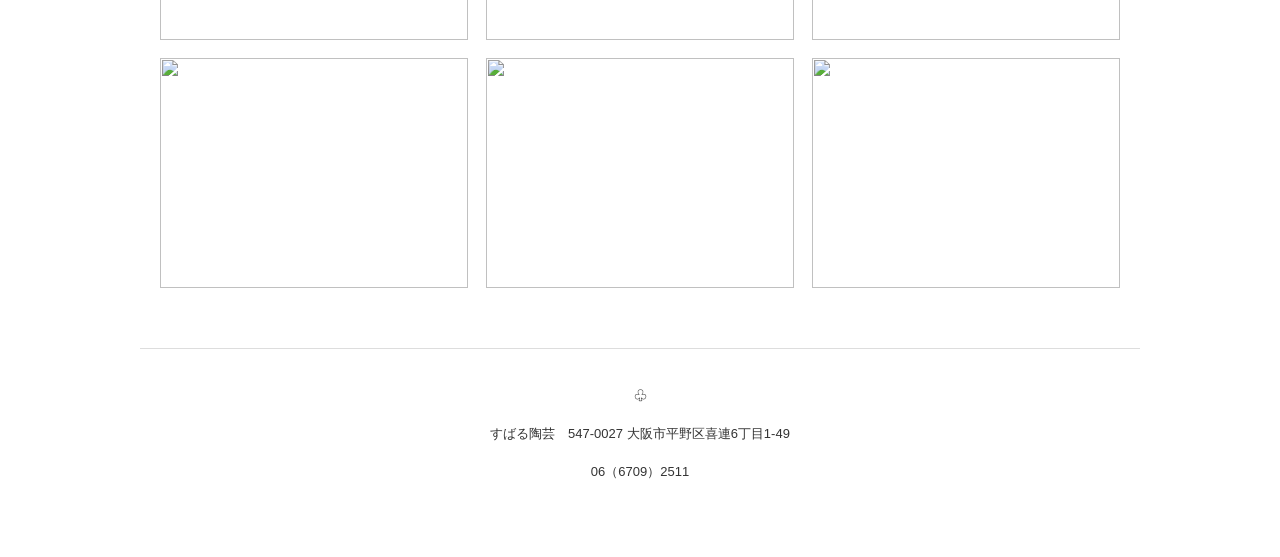
==== commit f75fffba: "Build mobile homepage from current Subaru Tougei reference" ====
--- a/index.html
+++ b/index.html
@@ -1 +1 @@
-<!doctype html><html lang="ja"><head><meta charset="utf-8"><meta name="viewport" content="width=device-width,initial-scale=1"><title>すばる陶芸</title><link rel="stylesheet" href="assets/styles.css"></head><body><header><div class="top-images"><img src="https://static.wixstatic.com/media/e398b2_04471d41687749d087538d8da1fab1d8~mv2.jpg"><img src="https://static.wixstatic.com/media/e398b2_2a31bd8cb2f042fd87f53bcbebbc4a72~mv2.jpg"><img src="https://static.wixstatic.com/media/e398b2_34be5dd9d5444d07847fccf270fea5cc~mv2.jpg"></div><nav><a href="index.html">ホーム</a><a href="access.html">お問い合わせ</a><a href="price.html">開講日と料金</a><a href="access.html">ところ</a><a href="works.html">作品紹介</a><a href="experience.html">1日体験</a><a href="https://www.asoview.com/channel/activities/subarutougei/offices/675/courses">ネット予約</a></nav></header><main><div class="hero-photo"><img src="https://static.wixstatic.com/media/e398b2_04471d41687749d087538d8da1fab1d8~mv2.jpg"></div><section class="intro"><h1>やきものを 見る 造る 使う 楽しみ</h1><p>造りたいものを自由に造っていますので、<br>一つの窯には様々なものがつまっていて、<br>窯だしの時、おしゃべりがはずみ、<br>次の構想がふくらみ、わくわくします。</p><p>時には、自作の器をもちより、<br>自慢の料理をもって酒宴もします。</p><p>年に２回区民ギャラリーで、<br>地元の人々の目にふれる位ですが、<br>私たちのような陶人が<br>いっぱいいらっしゃることでしょう。</p><p>そんな視線で見ていただければうれしいです。</p><p class="author">主宰　山本春子</p></section><section class="home-gallery"><img src="https://static.wixstatic.com/media/e398b2_4b338bc5373348869dddd89875d73c73~mv2.jpg"><img src="https://static.wixstatic.com/media/e398b2_5211ebc236194040bdcdc316587380ba~mv2.jpg"><img src="https://static.wixstatic.com/media/e398b2_6c07d5913d4248039fd603cbbd2bb7aa~mv2.jpg"><img src="https://static.wixstatic.com/media/e398b2_6f36e6180b0742dea55124a1049e6460~mv2.jpg"><img src="https://static.wixstatic.com/media/e398b2_7c2f4a02109442f09c957fa7d849e653~mv2.jpg"><img src="https://static.wixstatic.com/media/e398b2_81b00767e1b24f3294a86ab59118464d~mv2.jpg"></section></main><footer><p>すばる陶芸　〒547-0027 大阪市平野区喜連6丁目1-49</p><p>06（6709）2511</p><p><a href="https://www.subarutougei.com/">現行サイトを見る</a></p></footer></body></html>+<!doctype html><html lang="ja"><head><meta charset="utf-8"><meta name="viewport" content="width=device-width,initial-scale=1"><title>すばる陶芸</title><link rel="stylesheet" href="assets/styles.css"></head><body><header class="site-header"><div class="logo"><span>すばる</span><span>陶芸</span></div><div class="header-menu"><div class="bird-mark">◇</div><nav><a href="access.html">お問い合わせ</a><a href="price.html">開講日と料金</a><a href="works.html">作品紹介</a><a href="access.html">ところ</a><a href="experience.html">1日体験</a></nav></div><a class="reserve" href="https://www.asoview.com/channel/activities/subarutougei/offices/675/courses">ネット予約もこちらから</a></header><main><section class="welcome"><p class="youkoso">ようこそ</p><div class="welcome-logo">すばる <span>陶芸</span></div><div class="frog">◯<br>╰┴╯</div></section><section class="intro"><h1>やきものを　見る　造る　使う　楽しみ</h1><p>造りたいものを自由に造っていますので、<br>一つの窯には様々なものがつまっていて、<br>窯だしの時、おしゃべりがはずみ、<br>次の構想がふくらみ、わくわくします。<br>時には、自作の器をもちより、<br>自慢の料理をもって酒宴もします。<br>年に２回区民ギャラリーで、<br>地元の人々の目にふれる位ですが、<br>私たちのような陶人が<br>いっぱいいらっしゃることでしょう。<br>そんな視線で見ていただければうれしいです。</p><p class="author">主宰　山本春子</p></section><section class="home-gallery"><img src="https://static.wixstatic.com/media/e398b2_4b338bc5373348869dddd89875d73c73~mv2.jpg"><img src="https://static.wixstatic.com/media/e398b2_5211ebc236194040bdcdc316587380ba~mv2.jpg"><img src="https://static.wixstatic.com/media/e398b2_6c07d5913d4248039fd603cbbd2bb7aa~mv2.jpg"><img src="https://static.wixstatic.com/media/e398b2_6f36e6180b0742dea55124a1049e6460~mv2.jpg"><img src="https://static.wixstatic.com/media/e398b2_7c2f4a02109442f09c957fa7d849e653~mv2.jpg"><img src="https://static.wixstatic.com/media/e398b2_81b00767e1b24f3294a86ab59118464d~mv2.jpg"><img src="https://static.wixstatic.com/media/e398b2_4b338bc5373348869dddd89875d73c73~mv2.jpg"><img src="https://static.wixstatic.com/media/e398b2_5211ebc236194040bdcdc316587380ba~mv2.jpg"><img src="https://static.wixstatic.com/media/e398b2_6c07d5913d4248039fd603cbbd2bb7aa~mv2.jpg"><img src="https://static.wixstatic.com/media/e398b2_6f36e6180b0742dea55124a1049e6460~mv2.jpg"><img src="https://static.wixstatic.com/media/e398b2_7c2f4a02109442f09c957fa7d849e653~mv2.jpg"><img src="https://static.wixstatic.com/media/e398b2_81b00767e1b24f3294a86ab59118464d~mv2.jpg"></section></main><footer><div class="stump">♧</div><p>すばる陶芸　547-0027 大阪市平野区喜連6丁目1-49</p><p>06（6709）2511</p></footer></body></html>
--- a/assets/styles.css
+++ b/assets/styles.css
@@ -1,6 +1 @@
-*{box-sizing:border-box}html{scroll-behavior:smooth}body{margin:0;background:#f7f3ed;color:#211c18;font-family:"Noto Sans JP","Yu Gothic",sans-serif;line-height:1.8}a{color:inherit;text-decoration:none}img{display:block;width:100%;height:100%;object-fit:cover}header{position:fixed;z-index:30;inset:0 0 auto;display:flex;align-items:center;justify-content:space-between;padding:18px 5vw;color:#fff;transition:.35s;background:linear-gradient(#0008,transparent)}header.scrolled{background:#f7f3edf2;color:#211c18;box-shadow:0 1px 20px #0002;backdrop-filter:blur(12px)}.brand{font-family:serif;font-size:25px;letter-spacing:.12em}.brand small{display:block;font:10px sans-serif;letter-spacing:.28em}.nav{display:flex;gap:24px;align-items:center;font-size:14px}.btn{display:inline-flex;align-items:center;justify-content:center;padding:12px 22px;border-radius:999px;border:1px solid currentColor;transition:.25s}.btn:hover{transform:translateY(-2px)}.btn.fill{background:#7a5139;border-color:#7a5139;color:#fff}.hamb{display:none;background:none;border:0;color:inherit;font-size:28px}.hero{position:relative;min-height:100svh;color:#fff;display:grid;align-items:end;overflow:hidden;background:#1c1714}.hero video,.hero .poster{position:absolute;inset:0;width:100%;height:100%;object-fit:cover}.hero .poster{background-size:cover;background-position:center}.hero:after{content:"";position:absolute;inset:0;background:linear-gradient(90deg,#120d09c7 0%,#120d0970 45%,#120d0920 75%),linear-gradient(0deg,#120d0990,transparent 45%)}.hero-inner{position:relative;z-index:2;padding:0 7vw 11vh;max-width:900px}.eyebrow{letter-spacing:.25em;font-size:12px}.hero h1{font-family:serif;font-weight:400;font-size:clamp(46px,7vw,96px);line-height:1.12;margin:.2em 0}.hero p{max-width:650px;font-size:clamp(15px,1.5vw,19px)}.hero-actions{display:flex;gap:12px;flex-wrap:wrap;margin-top:28px}.section{padding:110px 7vw}.section.alt{background:#efe7dc}.kicker{font-size:12px;letter-spacing:.25em;color:#8d664e}.section h2{font-family:serif;font-weight:400;font-size:clamp(34px,4.6vw,64px);line-height:1.3;margin:.15em 0 .5em}.lead{max-width:760px;color:#65584e}.grid{display:grid;grid-template-columns:repeat(3,1fr);gap:22px;margin-top:45px}.card{background:#fff;border-radius:22px;overflow:hidden;box-shadow:0 10px 45px #3c281013}.card .pic{height:280px}.card .body{padding:26px}.stats{display:grid;grid-template-columns:repeat(3,1fr);gap:1px;background:#d8cabc;border-radius:22px;overflow:hidden;margin-top:40px}.stat{background:#fff;padding:28px;text-align:center}.stat strong{display:block;font:36px serif}.gallery{columns:3 260px;column-gap:18px;margin-top:40px}.gallery button{border:0;padding:0;margin:0 0 18px;width:100%;border-radius:16px;overflow:hidden;cursor:zoom-in;background:#ddd}.gallery img{height:auto;transition:.45s}.gallery button:hover img{transform:scale(1.035)}.two{display:grid;grid-template-columns:1.1fr .9fr;gap:50px;align-items:center}.price-table{width:100%;border-collapse:collapse;background:#fff;border-radius:18px;overflow:hidden}.price-table td,.price-table th{padding:16px 18px;border-bottom:1px solid #eee;text-align:left}.cta{padding:90px 7vw;background:#34271f;color:#fff;text-align:center}.cta h2{font:clamp(34px,5vw,64px) serif;margin:0 0 12px}.footer{padding:55px 7vw 100px;background:#1f1915;color:#e7ded7;display:grid;grid-template-columns:1.5fr 1fr 1fr;gap:30px}.reveal{opacity:0;transform:translateY(30px);transition:.75s}.reveal.on{opacity:1;transform:none}.sticky{display:none}.modal{position:fixed;inset:0;z-index:50;background:#000d;display:none;place-items:center;padding:5vw}.modal.open{display:grid}.modal img{max-width:92vw;max-height:88vh;width:auto;height:auto}.modal button{position:absolute;right:25px;top:20px;background:none;border:0;color:#fff;font-size:40px}.form{display:grid;gap:14px}.form input,.form textarea{padding:14px;border:1px solid #cbbcaf;background:#fff;border-radius:10px;font:inherit}.form textarea{min-height:160px}.page-hero{padding:170px 7vw 80px;background:#34271f;color:#fff}.page-hero h1{font:clamp(42px,6vw,78px) serif;margin:.15em 0}.note{padding:18px 22px;background:#fff6dd;border-left:4px solid #aa7b49;border-radius:8px}@media(max-width:850px){.nav{position:fixed;inset:72px 0 auto;background:#f7f3ed;color:#211c18;display:none;flex-direction:column;padding:28px}.nav.open{display:flex}.hamb{display:block}.grid,.two,.stats,.footer{grid-template-columns:1fr}.hero-inner{padding-bottom:16vh}.section{padding:80px 6vw}.sticky{display:flex;position:fixed;z-index:40;left:12px;right:12px;bottom:12px;background:#7a5139;color:#fff;border-radius:999px;justify-content:center;padding:14px;box-shadow:0 8px 25px #0004}.footer{padding-bottom:110px}}@media(prefers-reduced-motion:reduce){*{scroll-behavior:auto!important;animation:none!important;transition:none!important}.reveal{opacity:1;transform:none}}
-.experience-photo{max-width:1180px;margin:0 auto 30px;padding:0 24px;display:grid;grid-template-columns:minmax(0,1.35fr) minmax(260px,.65fr);gap:32px;align-items:center}.experience-photo img{width:100%;height:clamp(300px,48vw,560px);object-fit:cover;border-radius:26px;box-shadow:0 22px 60px rgba(41,24,14,.16)}.experience-photo div{padding:12px 0}.experience-photo span{font-size:.74rem;letter-spacing:.22em;color:#93603f}.experience-photo h2{margin:.6rem 0 1rem;font-size:clamp(1.8rem,4vw,3.4rem);font-weight:500}.experience-photo p{line-height:2;color:#5f554e}@media(max-width:760px){.experience-photo{grid-template-columns:1fr;gap:18px;padding:0 20px;margin-top:8px}.experience-photo img{height:58vw;min-height:260px;border-radius:20px}.experience-photo div{padding:0 6px 18px}}
-
-/* Promo hero: tighter crop + slower cinematic feel */
-.hero video{transform:scale(1.18);transform-origin:center 48%;will-change:transform}
-@media(max-width:850px){.hero video{transform:scale(1.26);object-position:center 48%}}
+*{box-sizing:border-box}body{margin:0;background:#fff;color:#333;font-family:"Yu Gothic","Hiragino Kaku Gothic ProN",sans-serif;line-height:1.9}a{color:inherit}header{max-width:1100px;margin:0 auto;padding:18px 20px 8px}.top-images{display:flex;gap:8px;justify-content:center}.top-images img{width:31%;height:110px;object-fit:cover}nav{display:flex;justify-content:center;flex-wrap:wrap;gap:24px;padding:14px 0;border-bottom:1px solid #ddd;font-size:14px}nav a{text-decoration:none}.hero-photo{max-width:900px;margin:30px auto}.hero-photo img{width:100%;max-height:430px;object-fit:cover}.intro{max-width:720px;margin:50px auto;padding:0 24px}.intro h1{font-size:28px;font-weight:400;letter-spacing:.08em;margin-bottom:30px}.intro p{margin:0 0 24px}.author{text-align:right;margin-top:40px!important}.home-gallery{max-width:1000px;margin:50px auto;display:grid;grid-template-columns:repeat(3,1fr);gap:18px;padding:0 20px}.home-gallery img{width:100%;height:230px;object-fit:cover}footer{max-width:1000px;margin:60px auto 0;padding:35px 20px 60px;border-top:1px solid #ddd;text-align:center;font-size:13px}footer a{color:#555}@media(max-width:700px){header{padding:10px}.top-images img{height:75px}nav{gap:8px 14px;font-size:12px}.hero-photo{margin:18px 10px}.intro{margin:35px auto}.intro h1{font-size:22px}.home-gallery{grid-template-columns:repeat(2,1fr);gap:10px}.home-gallery img{height:160px}}
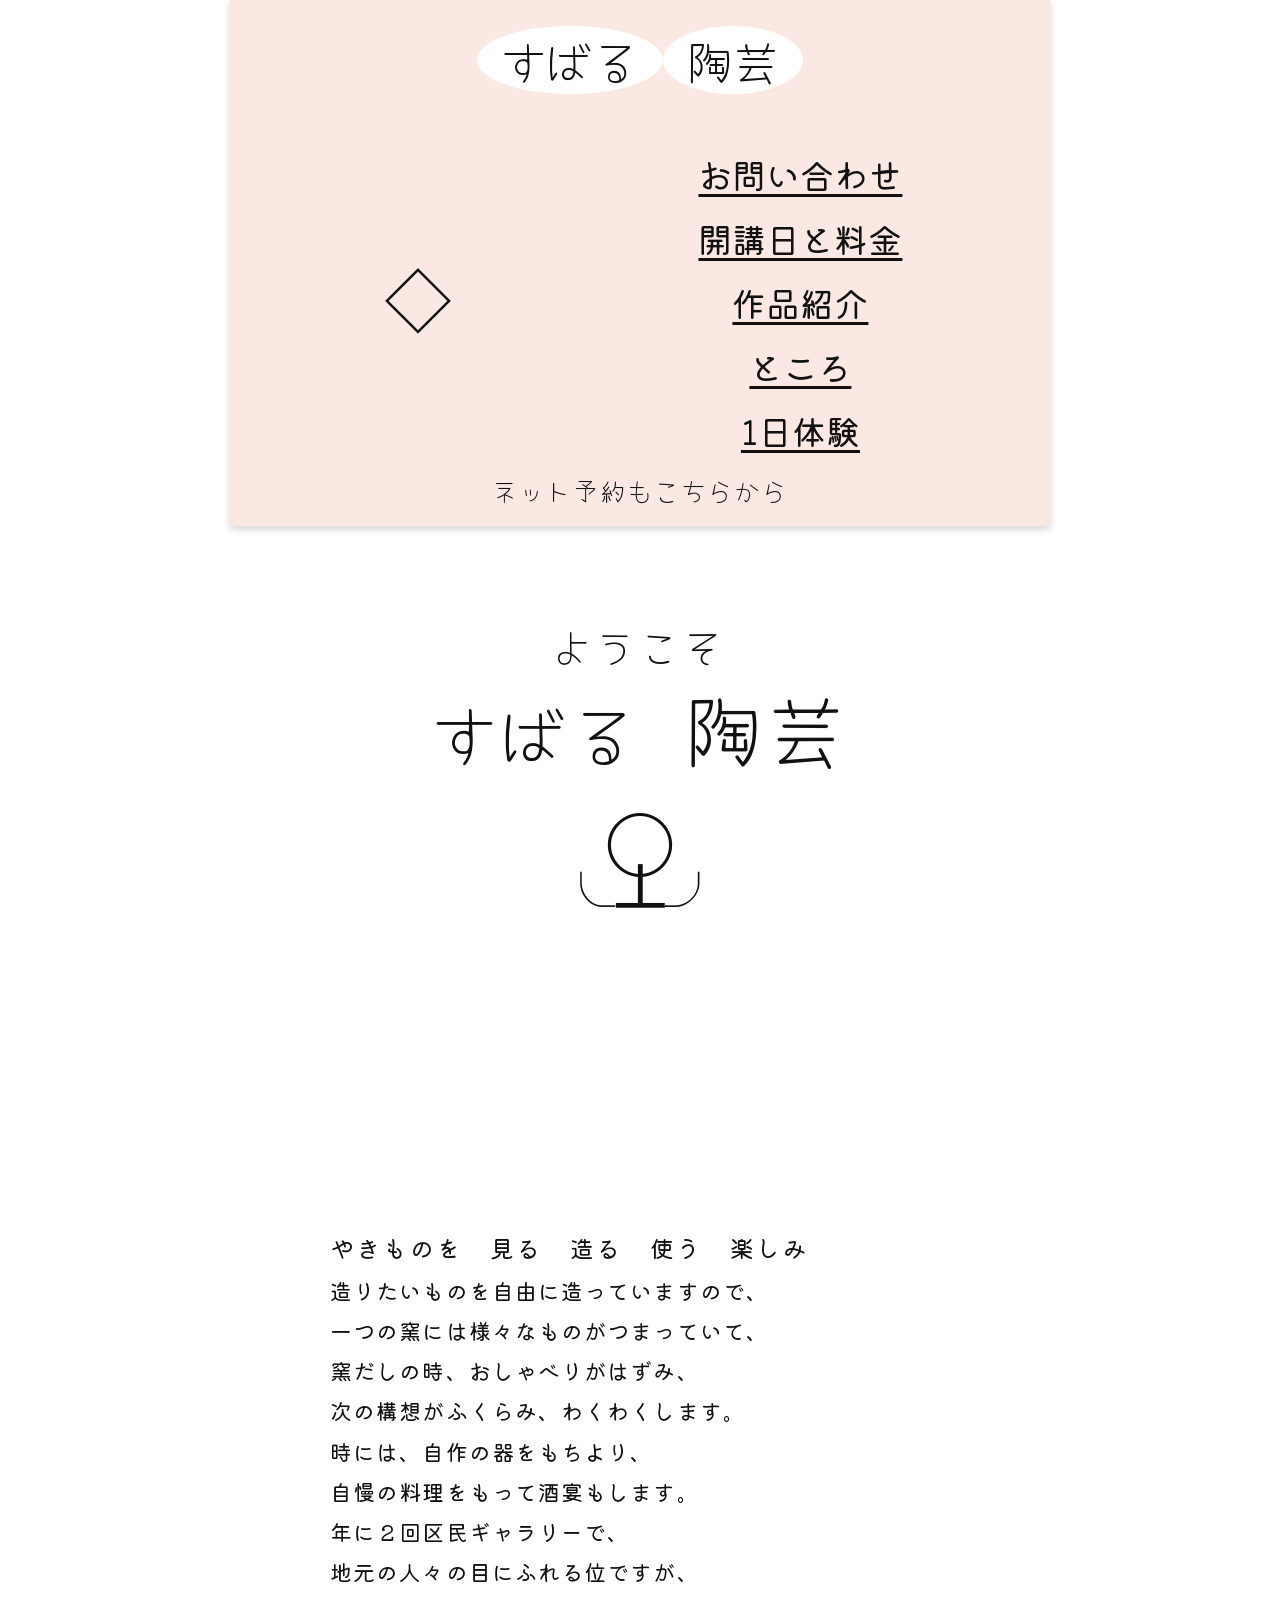
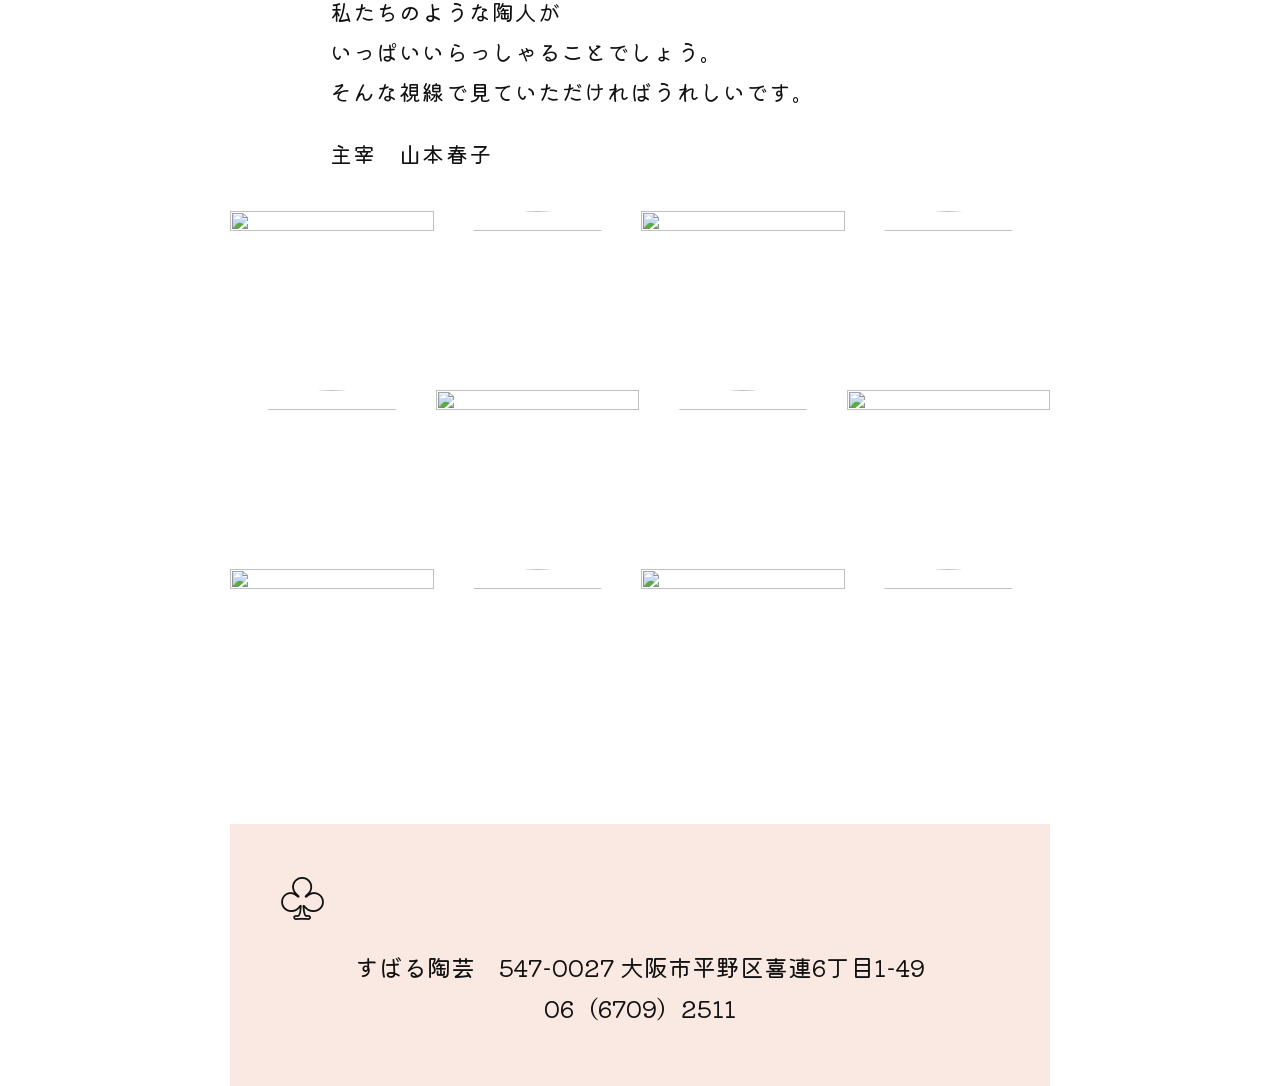
==== commit 50385f3e: "Force refresh homepage stylesheet" ====
--- a/index.html
+++ b/index.html
@@ -1 +1 @@
-<!doctype html><html lang="ja"><head><meta charset="utf-8"><meta name="viewport" content="width=device-width,initial-scale=1"><title>すばる陶芸</title><link rel="stylesheet" href="assets/styles.css"></head><body><header class="site-header"><div class="logo"><span>すばる</span><span>陶芸</span></div><div class="header-menu"><div class="bird-mark">◇</div><nav><a href="access.html">お問い合わせ</a><a href="price.html">開講日と料金</a><a href="works.html">作品紹介</a><a href="access.html">ところ</a><a href="experience.html">1日体験</a></nav></div><a class="reserve" href="https://www.asoview.com/channel/activities/subarutougei/offices/675/courses">ネット予約もこちらから</a></header><main><section class="welcome"><p class="youkoso">ようこそ</p><div class="welcome-logo">すばる <span>陶芸</span></div><div class="frog">◯<br>╰┴╯</div></section><section class="intro"><h1>やきものを　見る　造る　使う　楽しみ</h1><p>造りたいものを自由に造っていますので、<br>一つの窯には様々なものがつまっていて、<br>窯だしの時、おしゃべりがはずみ、<br>次の構想がふくらみ、わくわくします。<br>時には、自作の器をもちより、<br>自慢の料理をもって酒宴もします。<br>年に２回区民ギャラリーで、<br>地元の人々の目にふれる位ですが、<br>私たちのような陶人が<br>いっぱいいらっしゃることでしょう。<br>そんな視線で見ていただければうれしいです。</p><p class="author">主宰　山本春子</p></section><section class="home-gallery"><img src="https://static.wixstatic.com/media/e398b2_4b338bc5373348869dddd89875d73c73~mv2.jpg"><img src="https://static.wixstatic.com/media/e398b2_5211ebc236194040bdcdc316587380ba~mv2.jpg"><img src="https://static.wixstatic.com/media/e398b2_6c07d5913d4248039fd603cbbd2bb7aa~mv2.jpg"><img src="https://static.wixstatic.com/media/e398b2_6f36e6180b0742dea55124a1049e6460~mv2.jpg"><img src="https://static.wixstatic.com/media/e398b2_7c2f4a02109442f09c957fa7d849e653~mv2.jpg"><img src="https://static.wixstatic.com/media/e398b2_81b00767e1b24f3294a86ab59118464d~mv2.jpg"><img src="https://static.wixstatic.com/media/e398b2_4b338bc5373348869dddd89875d73c73~mv2.jpg"><img src="https://static.wixstatic.com/media/e398b2_5211ebc236194040bdcdc316587380ba~mv2.jpg"><img src="https://static.wixstatic.com/media/e398b2_6c07d5913d4248039fd603cbbd2bb7aa~mv2.jpg"><img src="https://static.wixstatic.com/media/e398b2_6f36e6180b0742dea55124a1049e6460~mv2.jpg"><img src="https://static.wixstatic.com/media/e398b2_7c2f4a02109442f09c957fa7d849e653~mv2.jpg"><img src="https://static.wixstatic.com/media/e398b2_81b00767e1b24f3294a86ab59118464d~mv2.jpg"></section></main><footer><div class="stump">♧</div><p>すばる陶芸　547-0027 大阪市平野区喜連6丁目1-49</p><p>06（6709）2511</p></footer></body></html>+<!doctype html><html lang="ja"><head><meta charset="utf-8"><meta name="viewport" content="width=device-width,initial-scale=1"><title>すばる陶芸</title><link rel="preconnect" href="https://fonts.googleapis.com"><link rel="preconnect" href="https://fonts.gstatic.com" crossorigin><link href="https://fonts.googleapis.com/css2?family=Kiwi+Maru:wght@300;400;500&family=Yomogi&display=swap" rel="stylesheet"><link rel="stylesheet" href="assets/styles.css?v=20260916-2"></head><body><header class="site-header"><div class="logo"><span>すばる</span><span>陶芸</span></div><div class="header-menu"><div class="bird-mark">◇</div><nav><a href="access.html">お問い合わせ</a><a href="price.html">開講日と料金</a><a href="works.html">作品紹介</a><a href="access.html">ところ</a><a href="experience.html">1日体験</a></nav></div><a class="reserve" href="https://www.asoview.com/channel/activities/subarutougei/offices/675/courses">ネット予約もこちらから</a></header><main><section class="welcome"><p class="youkoso">ようこそ</p><div class="welcome-logo">すばる <span>陶芸</span></div><div class="frog">◯<br>╰┴╯</div></section><section class="intro"><h1>やきものを　見る　造る　使う　楽しみ</h1><p>造りたいものを自由に造っていますので、<br>一つの窯には様々なものがつまっていて、<br>窯だしの時、おしゃべりがはずみ、<br>次の構想がふくらみ、わくわくします。<br>時には、自作の器をもちより、<br>自慢の料理をもって酒宴もします。<br>年に２回区民ギャラリーで、<br>地元の人々の目にふれる位ですが、<br>私たちのような陶人が<br>いっぱいいらっしゃることでしょう。<br>そんな視線で見ていただければうれしいです。</p><p class="author">主宰　山本春子</p></section><section class="home-gallery"><img src="https://static.wixstatic.com/media/e398b2_4b338bc5373348869dddd89875d73c73~mv2.jpg"><img src="https://static.wixstatic.com/media/e398b2_5211ebc236194040bdcdc316587380ba~mv2.jpg"><img src="https://static.wixstatic.com/media/e398b2_6c07d5913d4248039fd603cbbd2bb7aa~mv2.jpg"><img src="https://static.wixstatic.com/media/e398b2_6f36e6180b0742dea55124a1049e6460~mv2.jpg"><img src="https://static.wixstatic.com/media/e398b2_7c2f4a02109442f09c957fa7d849e653~mv2.jpg"><img src="https://static.wixstatic.com/media/e398b2_81b00767e1b24f3294a86ab59118464d~mv2.jpg"><img src="https://static.wixstatic.com/media/e398b2_4b338bc5373348869dddd89875d73c73~mv2.jpg"><img src="https://static.wixstatic.com/media/e398b2_5211ebc236194040bdcdc316587380ba~mv2.jpg"><img src="https://static.wixstatic.com/media/e398b2_6c07d5913d4248039fd603cbbd2bb7aa~mv2.jpg"><img src="https://static.wixstatic.com/media/e398b2_6f36e6180b0742dea55124a1049e6460~mv2.jpg"><img src="https://static.wixstatic.com/media/e398b2_7c2f4a02109442f09c957fa7d849e653~mv2.jpg"><img src="https://static.wixstatic.com/media/e398b2_81b00767e1b24f3294a86ab59118464d~mv2.jpg"></section></main><footer><div class="stump">♧</div><p>すばる陶芸　547-0027 大阪市平野区喜連6丁目1-49</p><p>06（6709）2511</p></footer></body></html>
--- a/assets/styles.css
+++ b/assets/styles.css
@@ -1 +1 @@
-*{box-sizing:border-box}body{margin:0;background:#fff;color:#333;font-family:"Yu Gothic","Hiragino Kaku Gothic ProN",sans-serif;line-height:1.9}a{color:inherit}header{max-width:1100px;margin:0 auto;padding:18px 20px 8px}.top-images{display:flex;gap:8px;justify-content:center}.top-images img{width:31%;height:110px;object-fit:cover}nav{display:flex;justify-content:center;flex-wrap:wrap;gap:24px;padding:14px 0;border-bottom:1px solid #ddd;font-size:14px}nav a{text-decoration:none}.hero-photo{max-width:900px;margin:30px auto}.hero-photo img{width:100%;max-height:430px;object-fit:cover}.intro{max-width:720px;margin:50px auto;padding:0 24px}.intro h1{font-size:28px;font-weight:400;letter-spacing:.08em;margin-bottom:30px}.intro p{margin:0 0 24px}.author{text-align:right;margin-top:40px!important}.home-gallery{max-width:1000px;margin:50px auto;display:grid;grid-template-columns:repeat(3,1fr);gap:18px;padding:0 20px}.home-gallery img{width:100%;height:230px;object-fit:cover}footer{max-width:1000px;margin:60px auto 0;padding:35px 20px 60px;border-top:1px solid #ddd;text-align:center;font-size:13px}footer a{color:#555}@media(max-width:700px){header{padding:10px}.top-images img{height:75px}nav{gap:8px 14px;font-size:12px}.hero-photo{margin:18px 10px}.intro{margin:35px auto}.intro h1{font-size:22px}.home-gallery{grid-template-columns:repeat(2,1fr);gap:10px}.home-gallery img{height:160px}}+@import url('https://fonts.googleapis.com/css2?family=Kiwi+Maru:wght@300;400;500&family=Yomogi&display=swap');*{box-sizing:border-box}html,body{margin:0;padding:0}body{background:#fff;color:#111;font-family:"Kiwi Maru","Hiragino Maru Gothic ProN","Yu Gothic",sans-serif}.site-header{width:100%;max-width:820px;margin:0 auto;background:#fae9e2;padding:26px 28px 18px;box-shadow:0 3px 8px rgba(0,0,0,.18)}.logo{display:flex;justify-content:center;align-items:center;margin-bottom:62px;font-family:"Yomogi","Kiwi Maru",sans-serif;font-size:46px}.logo span{background:#fff;padding:1px 24px;border-radius:50%}.header-menu{display:grid;grid-template-columns:42% 58%;align-items:center}.bird-mark{text-align:center;font-size:70px;font-family:serif}nav{display:flex;flex-direction:column;align-items:center;gap:26px}nav a{font-family:"Kiwi Maru",sans-serif;font-size:34px;color:#111;text-decoration:underline;text-underline-offset:5px;line-height:1.12;font-weight:400}.reserve{display:block;text-align:center;margin-top:22px;font-family:"Yomogi","Kiwi Maru",sans-serif;font-size:25px;color:#111;text-decoration:none;letter-spacing:.08em}.welcome{max-width:820px;min-height:690px;margin:0 auto;padding:92px 25px 40px;text-align:center}.youkoso{font-family:"Yomogi","Kiwi Maru",sans-serif;font-size:38px;letter-spacing:.15em;margin:0 0 14px}.welcome-logo{font-family:"Yomogi","Kiwi Maru",sans-serif;font-size:66px;line-height:1.05;letter-spacing:.06em}.welcome-logo span{font-size:78px}.frog{font-size:68px;line-height:.8;margin-top:52px;font-family:serif}.intro{max-width:720px;margin:0 auto;padding:14px 50px 28px}.intro h1{font-family:"Kiwi Maru",sans-serif;font-size:24px;font-weight:400;letter-spacing:.11em;margin:0 0 5px;white-space:nowrap}.intro p{font-family:"Kiwi Maru",sans-serif;font-size:22px;line-height:1.82;letter-spacing:.05em;margin:0}.intro .author{margin-top:22px}.home-gallery{max-width:820px;margin:10px auto 78px;display:grid;grid-template-columns:repeat(4,1fr);gap:2px}.home-gallery img{display:block;width:100%;aspect-ratio:1.15/1;object-fit:cover}.home-gallery img:nth-child(2),.home-gallery img:nth-child(4),.home-gallery img:nth-child(5),.home-gallery img:nth-child(7),.home-gallery img:nth-child(10),.home-gallery img:nth-child(12){border-radius:50%}footer{max-width:820px;margin:0 auto;background:#fae9e2;padding:30px 25px 55px;min-height:250px;font-family:"Kiwi Maru",sans-serif;font-size:24px}.stump{font-size:55px;margin:0 0 15px 20px}footer p{margin:6px 0;text-align:center}@media(max-width:700px){.site-header{padding:24px 20px 14px}.logo{font-size:33px;margin-bottom:60px}.logo span{padding:2px 18px}.header-menu{grid-template-columns:43% 57%}.bird-mark{font-size:48px}nav{gap:26px}nav a{font-size:29px}.reserve{font-size:21px;margin-top:20px}.welcome{min-height:640px;padding-top:86px}.youkoso{font-size:30px;margin-bottom:12px}.welcome-logo{font-size:51px}.welcome-logo span{font-size:61px}.frog{font-size:56px;margin-top:50px}.intro{padding:14px 27px 25px}.intro h1{font-size:16.5px;letter-spacing:.075em;margin-bottom:3px}.intro p{font-size:16.5px;line-height:1.82;letter-spacing:.04em}.intro .author{margin-top:20px}.home-gallery{grid-template-columns:repeat(4,1fr);gap:1px;margin:8px auto 72px}.home-gallery img{aspect-ratio:1.08/1}footer{min-height:225px;padding:27px 14px 46px;font-size:16px}.stump{font-size:43px;margin:0 0 16px 16px}footer p{margin:5px 0}}
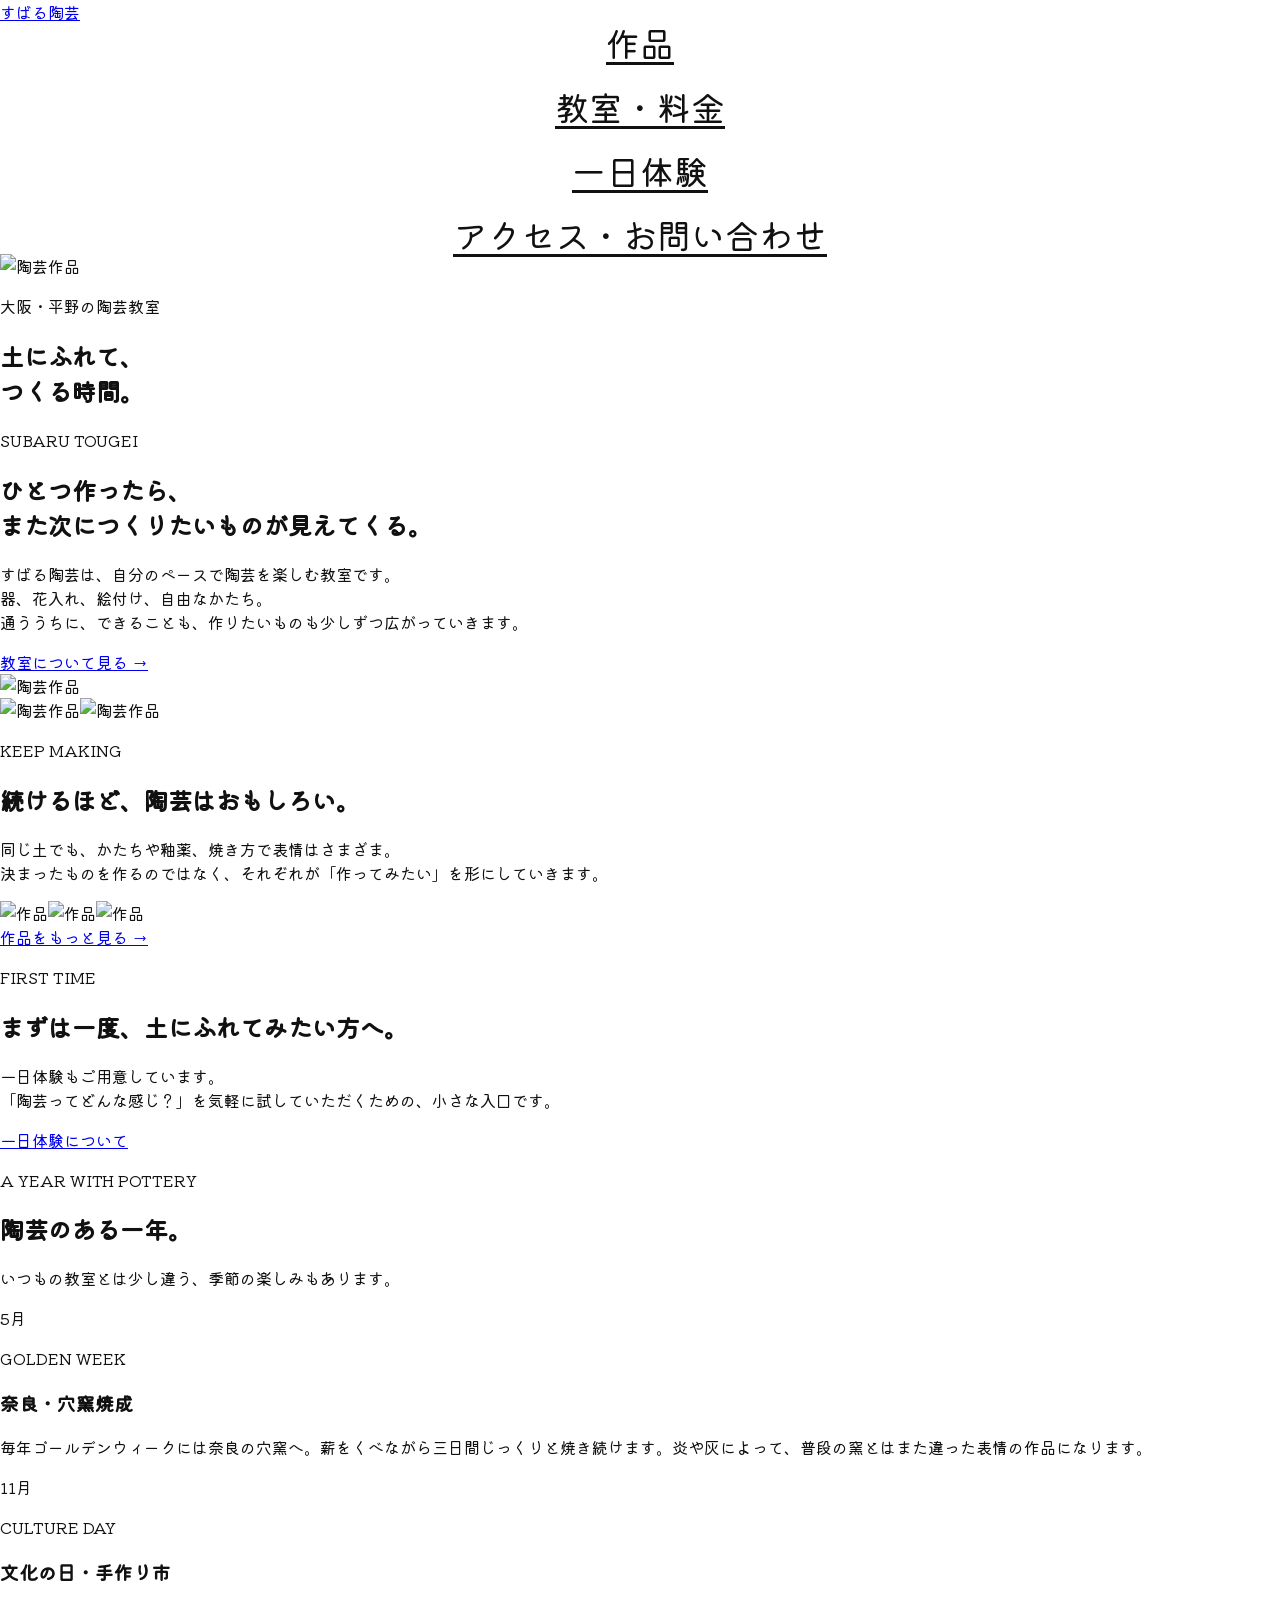
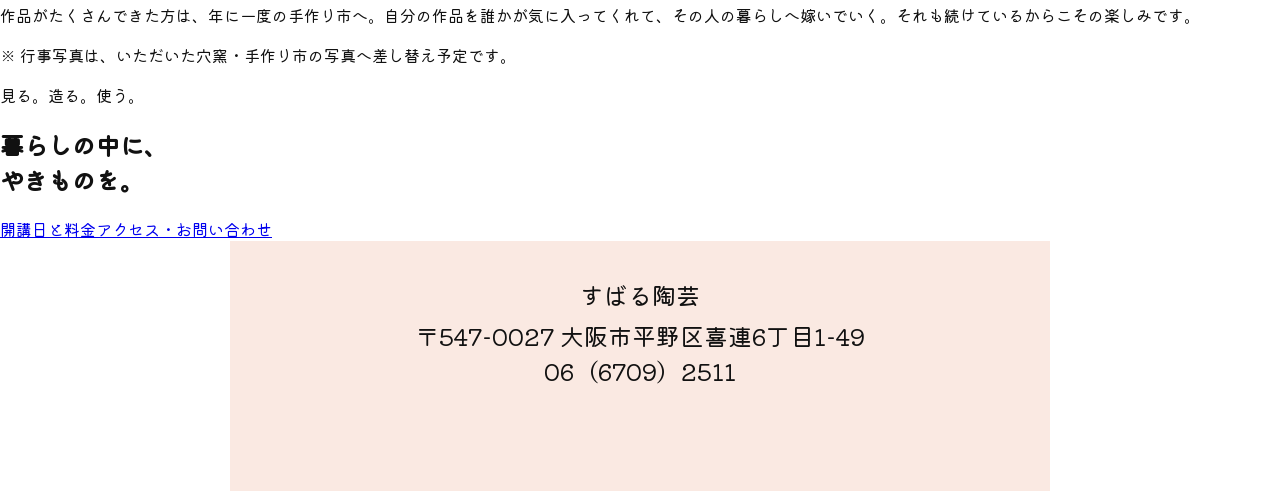
==== commit afa57168: "Redesign home around long-term pottery practice" ====
--- a/index.html
+++ b/index.html
@@ -1 +1 @@
-<!doctype html><html lang="ja"><head><meta charset="utf-8"><meta name="viewport" content="width=device-width,initial-scale=1"><title>すばる陶芸</title><link rel="preconnect" href="https://fonts.googleapis.com"><link rel="preconnect" href="https://fonts.gstatic.com" crossorigin><link href="https://fonts.googleapis.com/css2?family=Kiwi+Maru:wght@300;400;500&family=Yomogi&display=swap" rel="stylesheet"><link rel="stylesheet" href="assets/styles.css?v=20260916-2"></head><body><header class="site-header"><div class="logo"><span>すばる</span><span>陶芸</span></div><div class="header-menu"><div class="bird-mark">◇</div><nav><a href="access.html">お問い合わせ</a><a href="price.html">開講日と料金</a><a href="works.html">作品紹介</a><a href="access.html">ところ</a><a href="experience.html">1日体験</a></nav></div><a class="reserve" href="https://www.asoview.com/channel/activities/subarutougei/offices/675/courses">ネット予約もこちらから</a></header><main><section class="welcome"><p class="youkoso">ようこそ</p><div class="welcome-logo">すばる <span>陶芸</span></div><div class="frog">◯<br>╰┴╯</div></section><section class="intro"><h1>やきものを　見る　造る　使う　楽しみ</h1><p>造りたいものを自由に造っていますので、<br>一つの窯には様々なものがつまっていて、<br>窯だしの時、おしゃべりがはずみ、<br>次の構想がふくらみ、わくわくします。<br>時には、自作の器をもちより、<br>自慢の料理をもって酒宴もします。<br>年に２回区民ギャラリーで、<br>地元の人々の目にふれる位ですが、<br>私たちのような陶人が<br>いっぱいいらっしゃることでしょう。<br>そんな視線で見ていただければうれしいです。</p><p class="author">主宰　山本春子</p></section><section class="home-gallery"><img src="https://static.wixstatic.com/media/e398b2_4b338bc5373348869dddd89875d73c73~mv2.jpg"><img src="https://static.wixstatic.com/media/e398b2_5211ebc236194040bdcdc316587380ba~mv2.jpg"><img src="https://static.wixstatic.com/media/e398b2_6c07d5913d4248039fd603cbbd2bb7aa~mv2.jpg"><img src="https://static.wixstatic.com/media/e398b2_6f36e6180b0742dea55124a1049e6460~mv2.jpg"><img src="https://static.wixstatic.com/media/e398b2_7c2f4a02109442f09c957fa7d849e653~mv2.jpg"><img src="https://static.wixstatic.com/media/e398b2_81b00767e1b24f3294a86ab59118464d~mv2.jpg"><img src="https://static.wixstatic.com/media/e398b2_4b338bc5373348869dddd89875d73c73~mv2.jpg"><img src="https://static.wixstatic.com/media/e398b2_5211ebc236194040bdcdc316587380ba~mv2.jpg"><img src="https://static.wixstatic.com/media/e398b2_6c07d5913d4248039fd603cbbd2bb7aa~mv2.jpg"><img src="https://static.wixstatic.com/media/e398b2_6f36e6180b0742dea55124a1049e6460~mv2.jpg"><img src="https://static.wixstatic.com/media/e398b2_7c2f4a02109442f09c957fa7d849e653~mv2.jpg"><img src="https://static.wixstatic.com/media/e398b2_81b00767e1b24f3294a86ab59118464d~mv2.jpg"></section></main><footer><div class="stump">♧</div><p>すばる陶芸　547-0027 大阪市平野区喜連6丁目1-49</p><p>06（6709）2511</p></footer></body></html>+<!doctype html><html lang="ja"><head><meta charset="utf-8"><meta name="viewport" content="width=device-width,initial-scale=1"><title>すばる陶芸｜大阪・平野の陶芸教室</title><link rel="preconnect" href="https://fonts.googleapis.com"><link rel="preconnect" href="https://fonts.gstatic.com" crossorigin><link href="https://fonts.googleapis.com/css2?family=Noto+Serif+JP:wght@300;400;500&family=Zen+Kurenaido&display=swap" rel="stylesheet"><link rel="stylesheet" href="assets/styles.css?v=20261002-1"></head><body class="renewal"><header class="new-header"><a class="new-logo" href="index.html">すばる陶芸</a><nav class="new-nav"><a href="works.html">作品</a><a href="price.html">教室・料金</a><a href="experience.html">一日体験</a><a href="access.html">アクセス・お問い合わせ</a></nav></header><main><section class="hero-photo"><img src="https://static.wixstatic.com/media/e398b2_4b338bc5373348869dddd89875d73c73~mv2.jpg" alt="陶芸作品"><div class="hero-copy"><p>大阪・平野の陶芸教室</p><h1>土にふれて、<br>つくる時間。</h1></div></section><section class="quiet-intro"><p class="eyebrow">SUBARU TOUGEI</p><h2>ひとつ作ったら、<br>また次につくりたいものが見えてくる。</h2><p>すばる陶芸は、自分のペースで陶芸を楽しむ教室です。<br>器、花入れ、絵付け、自由なかたち。<br>通ううちに、できることも、作りたいものも少しずつ広がっていきます。</p><a class="text-link" href="price.html">教室について見る →</a></section><section class="photo-story"><div class="photo-large"><img src="https://static.wixstatic.com/media/e398b2_5211ebc236194040bdcdc316587380ba~mv2.jpg" alt="陶芸作品"></div><div class="photo-pair"><img src="https://static.wixstatic.com/media/e398b2_6c07d5913d4248039fd603cbbd2bb7aa~mv2.jpg" alt="陶芸作品"><img src="https://static.wixstatic.com/media/e398b2_6f36e6180b0742dea55124a1049e6460~mv2.jpg" alt="陶芸作品"></div></section><section class="continue"><p class="eyebrow">KEEP MAKING</p><h2>続けるほど、陶芸はおもしろい。</h2><p>同じ土でも、かたちや釉薬、焼き方で表情はさまざま。<br>決まったものを作るのではなく、それぞれが「作ってみたい」を形にしていきます。</p><div class="three-photos"><img src="https://static.wixstatic.com/media/e398b2_7c2f4a02109442f09c957fa7d849e653~mv2.jpg" alt="作品"><img src="https://static.wixstatic.com/media/e398b2_81b00767e1b24f3294a86ab59118464d~mv2.jpg" alt="作品"><img src="https://static.wixstatic.com/media/e398b2_4b338bc5373348869dddd89875d73c73~mv2.jpg" alt="作品"></div><a class="text-link" href="works.html">作品をもっと見る →</a></section><section class="experience-small"><p class="eyebrow">FIRST TIME</p><h2>まずは一度、土にふれてみたい方へ。</h2><p>一日体験もご用意しています。<br>「陶芸ってどんな感じ？」を気軽に試していただくための、小さな入口です。</p><a class="outline-btn" href="experience.html">一日体験について</a></section><section class="year"><p class="eyebrow">A YEAR WITH POTTERY</p><h2>陶芸のある一年。</h2><p class="year-lead">いつもの教室とは少し違う、季節の楽しみもあります。</p><div class="events"><article><div class="event-placeholder fire"><span>5月</span></div><div><p class="month">GOLDEN WEEK</p><h3>奈良・穴窯焼成</h3><p>毎年ゴールデンウィークには奈良の穴窯へ。薪をくべながら三日間じっくりと焼き続けます。炎や灰によって、普段の窯とはまた違った表情の作品になります。</p></div></article><article><div class="event-placeholder market"><span>11月</span></div><div><p class="month">CULTURE DAY</p><h3>文化の日・手作り市</h3><p>作品がたくさんできた方は、年に一度の手作り市へ。自分の作品を誰かが気に入ってくれて、その人の暮らしへ嫁いでいく。それも続けているからこその楽しみです。</p></div></article></div><p class="photo-note">※ 行事写真は、いただいた穴窯・手作り市の写真へ差し替え予定です。</p></section><section class="closing"><p>見る。造る。使う。</p><h2>暮らしの中に、<br>やきものを。</h2><div class="closing-links"><a href="price.html">開講日と料金</a><a href="access.html">アクセス・お問い合わせ</a></div></section></main><footer class="new-footer"><p class="footer-logo">すばる陶芸</p><p>〒547-0027 大阪市平野区喜連6丁目1-49<br>06（6709）2511</p></footer></body></html>
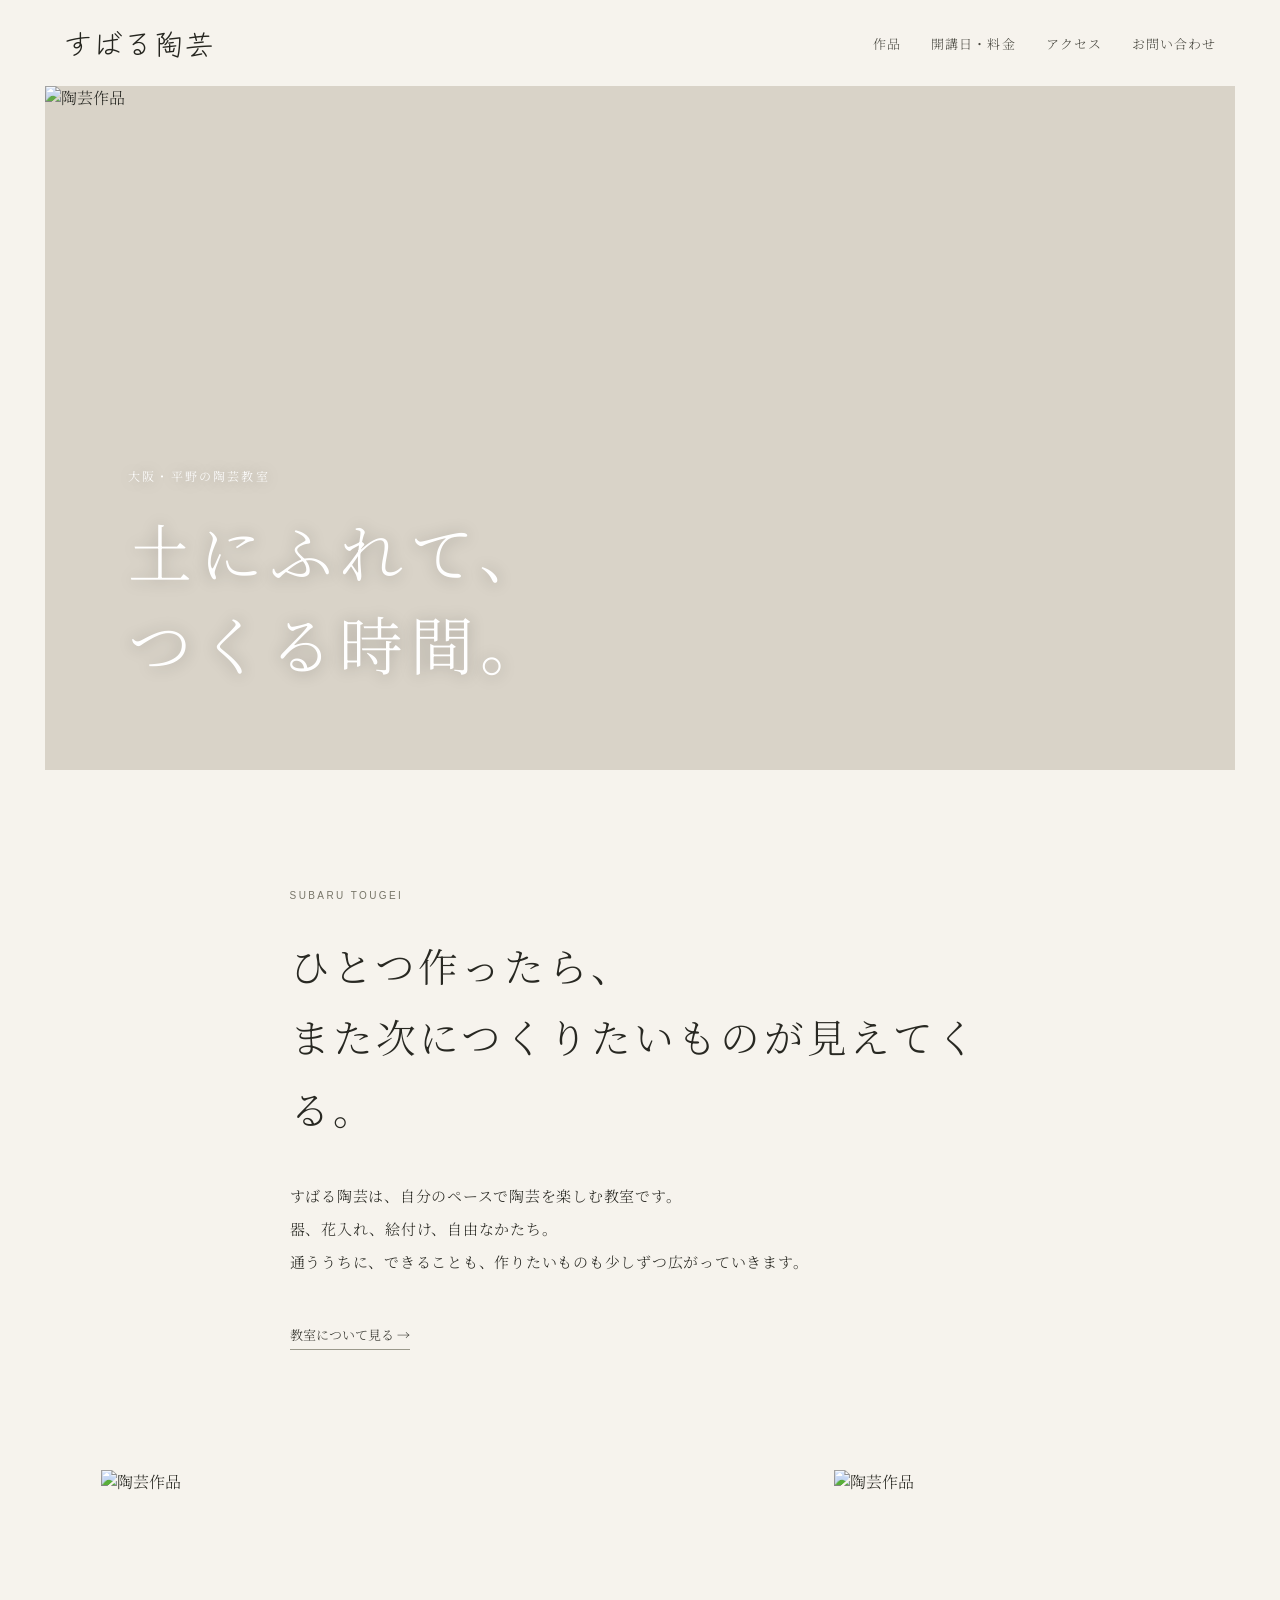
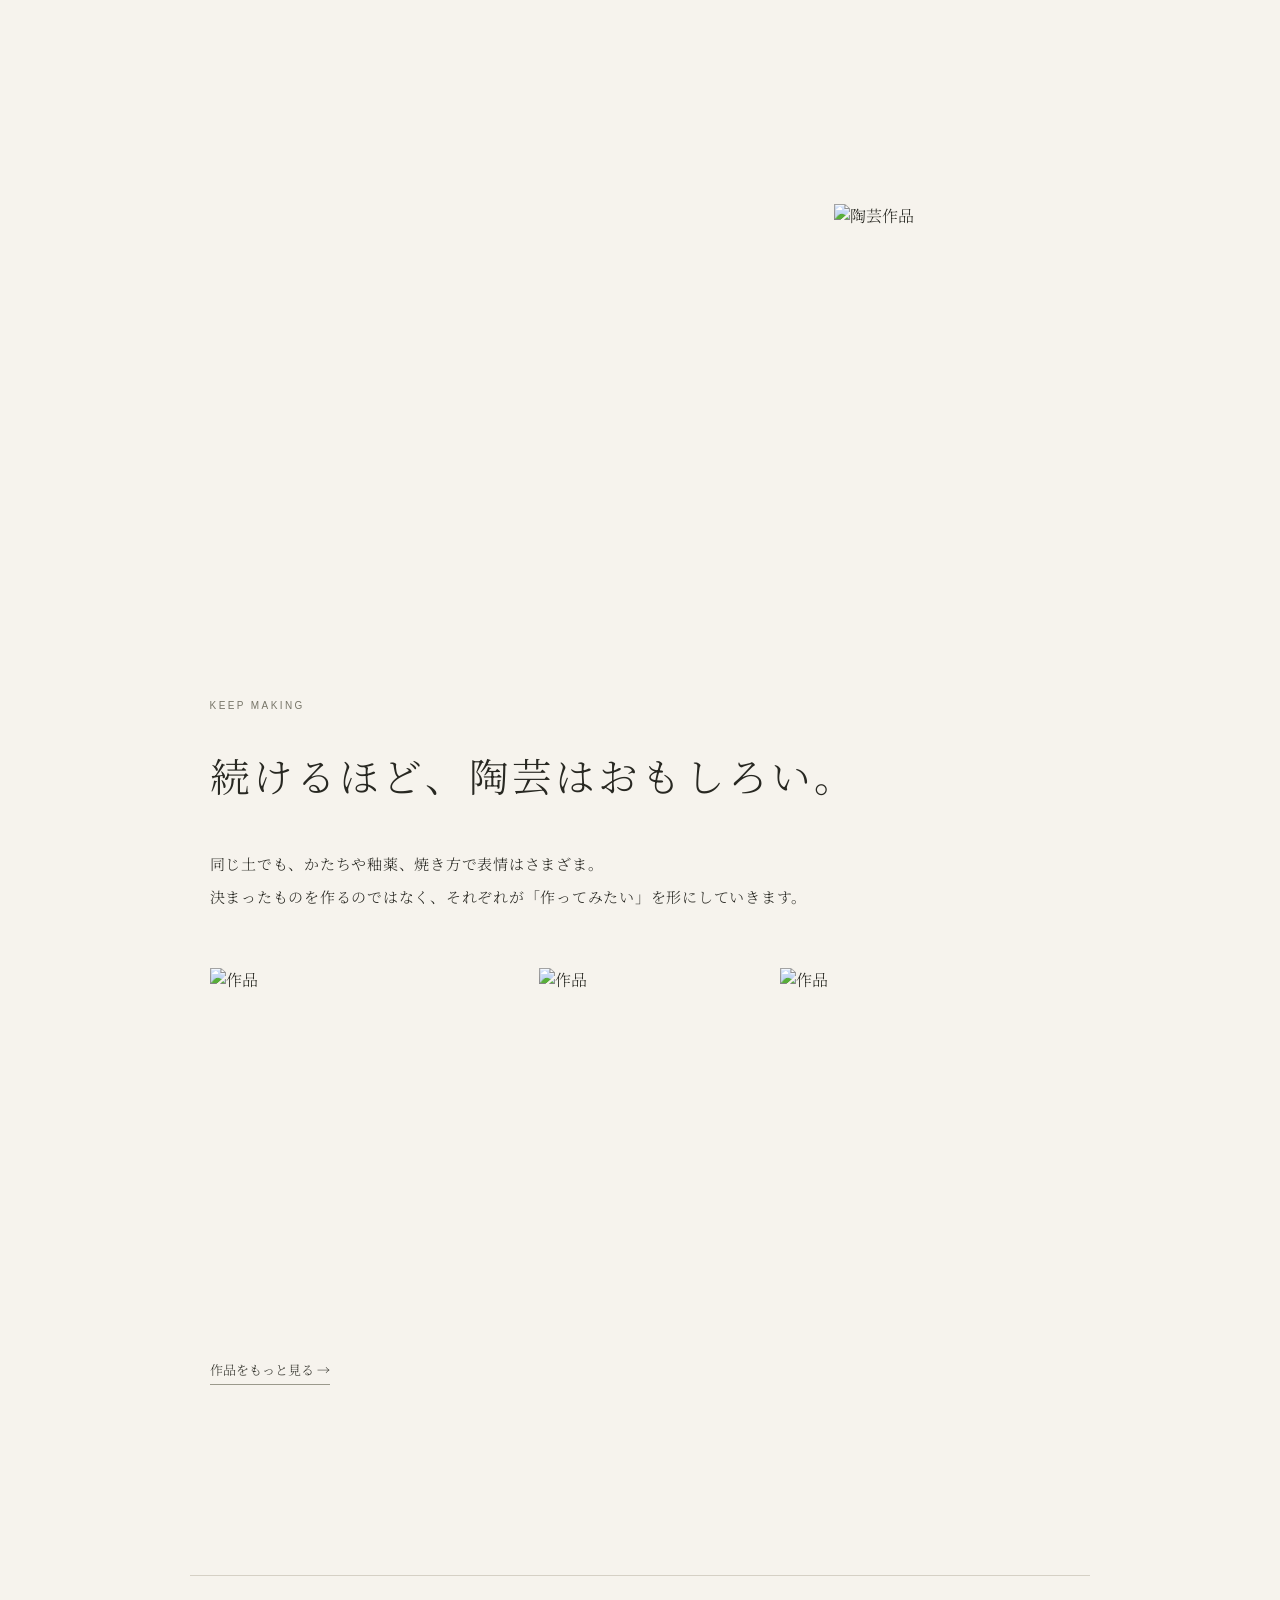
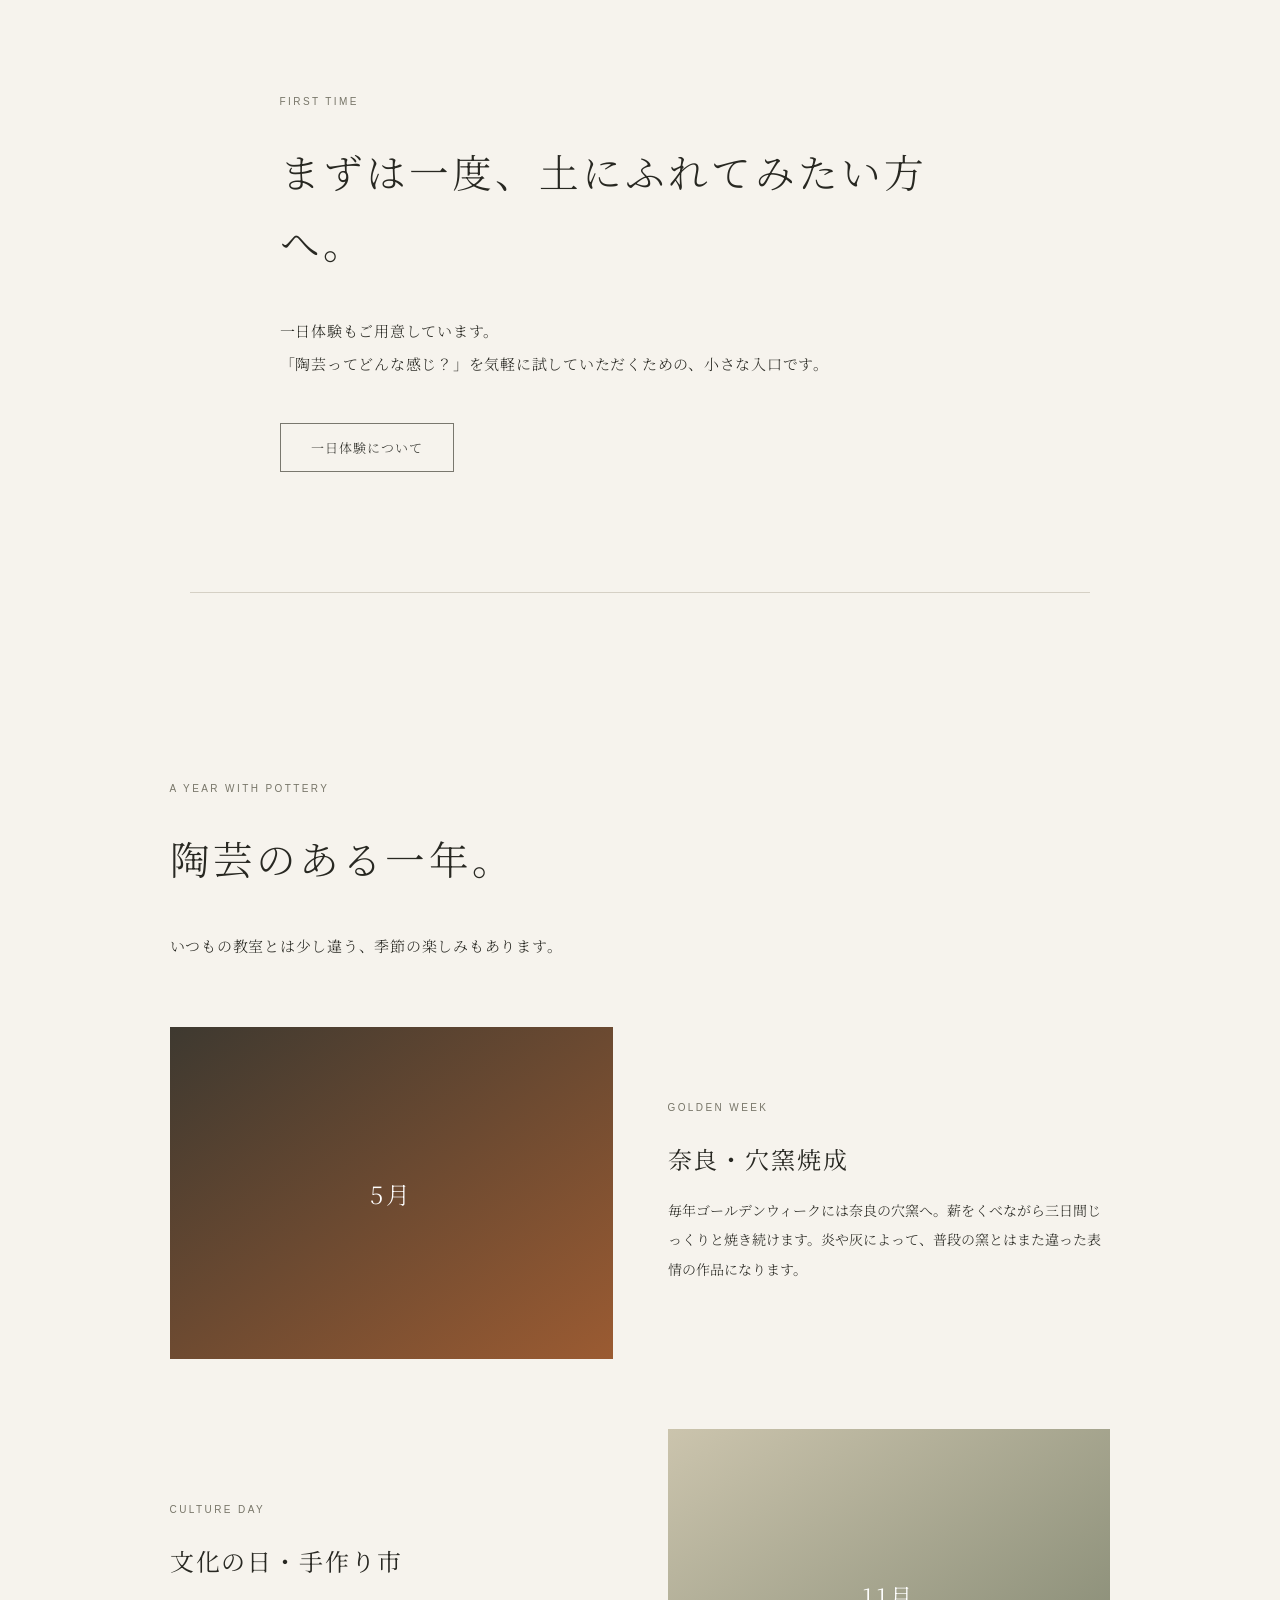
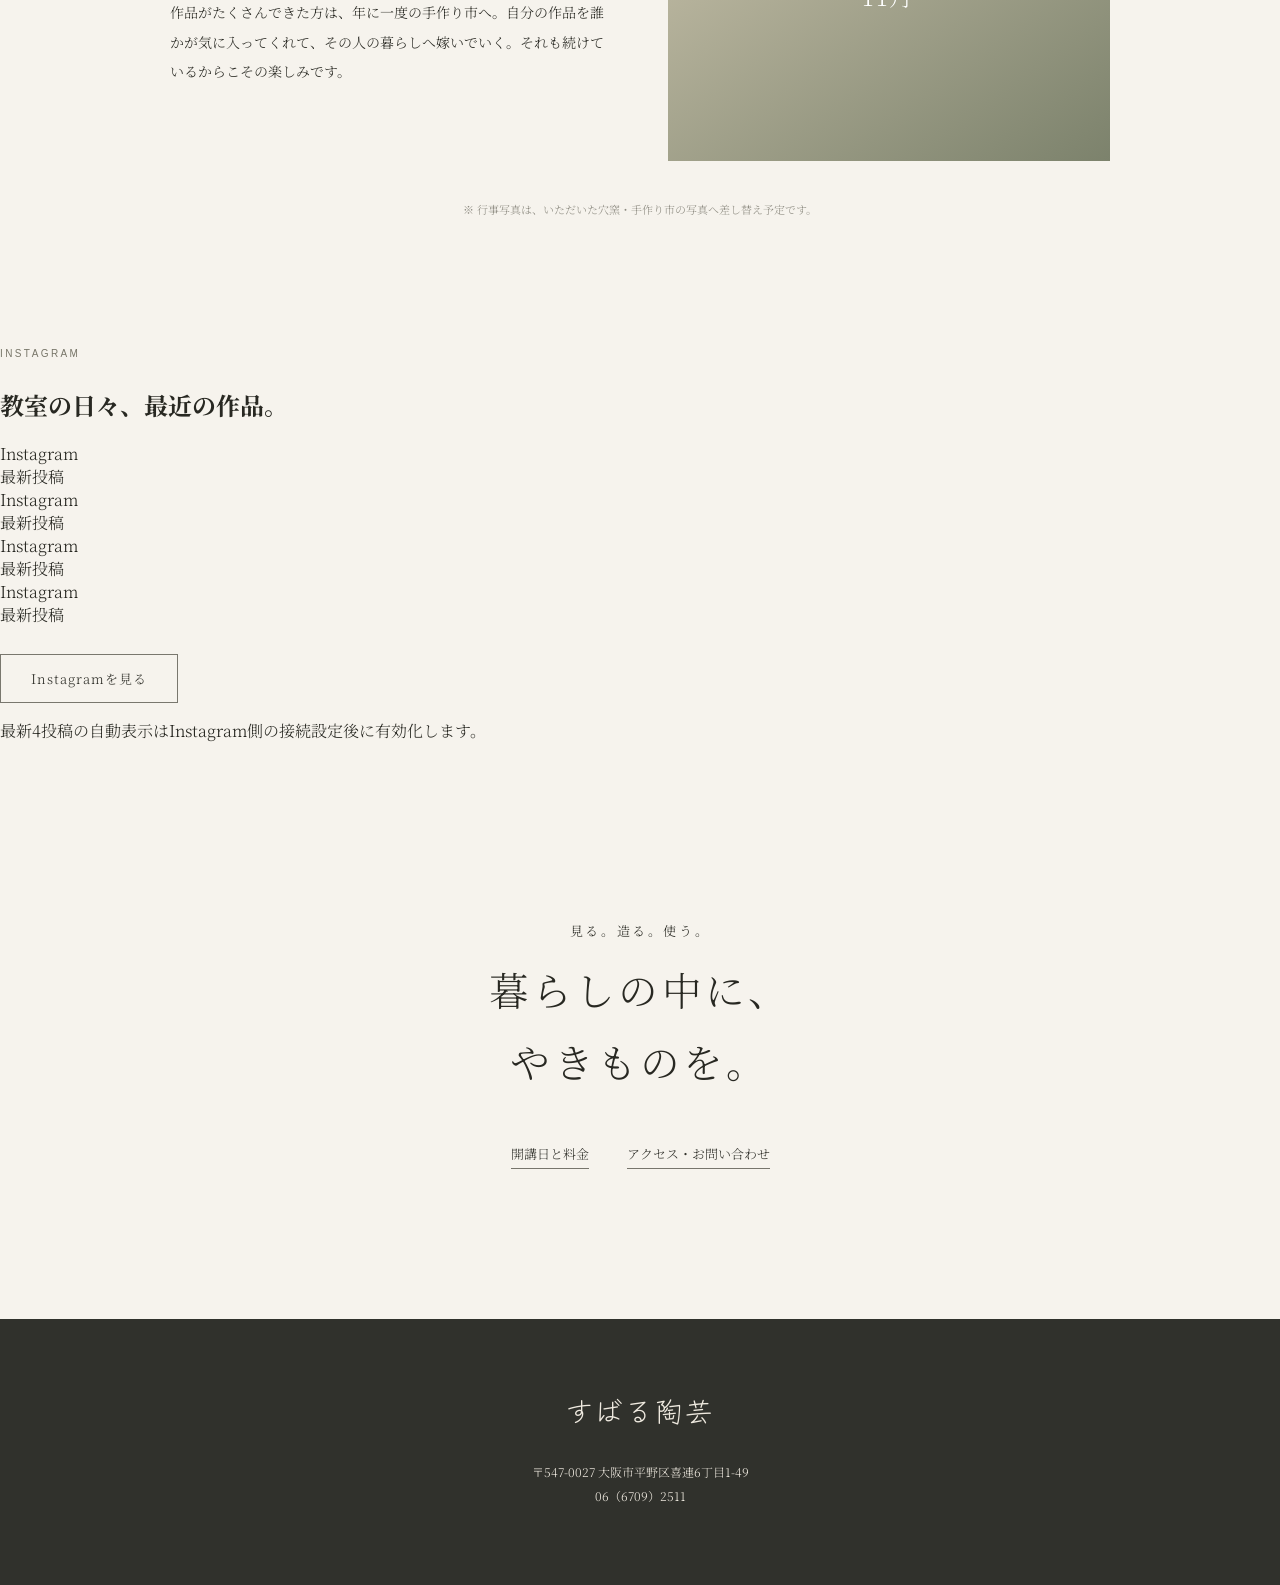
==== commit c6f390cf: "Add top navigation and Instagram section" ====
--- a/index.html
+++ b/index.html
@@ -1 +1 @@
-<!doctype html><html lang="ja"><head><meta charset="utf-8"><meta name="viewport" content="width=device-width,initial-scale=1"><title>すばる陶芸｜大阪・平野の陶芸教室</title><link rel="preconnect" href="https://fonts.googleapis.com"><link rel="preconnect" href="https://fonts.gstatic.com" crossorigin><link href="https://fonts.googleapis.com/css2?family=Noto+Serif+JP:wght@300;400;500&family=Zen+Kurenaido&display=swap" rel="stylesheet"><link rel="stylesheet" href="assets/styles.css?v=20261002-1"></head><body class="renewal"><header class="new-header"><a class="new-logo" href="index.html">すばる陶芸</a><nav class="new-nav"><a href="works.html">作品</a><a href="price.html">教室・料金</a><a href="experience.html">一日体験</a><a href="access.html">アクセス・お問い合わせ</a></nav></header><main><section class="hero-photo"><img src="https://static.wixstatic.com/media/e398b2_4b338bc5373348869dddd89875d73c73~mv2.jpg" alt="陶芸作品"><div class="hero-copy"><p>大阪・平野の陶芸教室</p><h1>土にふれて、<br>つくる時間。</h1></div></section><section class="quiet-intro"><p class="eyebrow">SUBARU TOUGEI</p><h2>ひとつ作ったら、<br>また次につくりたいものが見えてくる。</h2><p>すばる陶芸は、自分のペースで陶芸を楽しむ教室です。<br>器、花入れ、絵付け、自由なかたち。<br>通ううちに、できることも、作りたいものも少しずつ広がっていきます。</p><a class="text-link" href="price.html">教室について見る →</a></section><section class="photo-story"><div class="photo-large"><img src="https://static.wixstatic.com/media/e398b2_5211ebc236194040bdcdc316587380ba~mv2.jpg" alt="陶芸作品"></div><div class="photo-pair"><img src="https://static.wixstatic.com/media/e398b2_6c07d5913d4248039fd603cbbd2bb7aa~mv2.jpg" alt="陶芸作品"><img src="https://static.wixstatic.com/media/e398b2_6f36e6180b0742dea55124a1049e6460~mv2.jpg" alt="陶芸作品"></div></section><section class="continue"><p class="eyebrow">KEEP MAKING</p><h2>続けるほど、陶芸はおもしろい。</h2><p>同じ土でも、かたちや釉薬、焼き方で表情はさまざま。<br>決まったものを作るのではなく、それぞれが「作ってみたい」を形にしていきます。</p><div class="three-photos"><img src="https://static.wixstatic.com/media/e398b2_7c2f4a02109442f09c957fa7d849e653~mv2.jpg" alt="作品"><img src="https://static.wixstatic.com/media/e398b2_81b00767e1b24f3294a86ab59118464d~mv2.jpg" alt="作品"><img src="https://static.wixstatic.com/media/e398b2_4b338bc5373348869dddd89875d73c73~mv2.jpg" alt="作品"></div><a class="text-link" href="works.html">作品をもっと見る →</a></section><section class="experience-small"><p class="eyebrow">FIRST TIME</p><h2>まずは一度、土にふれてみたい方へ。</h2><p>一日体験もご用意しています。<br>「陶芸ってどんな感じ？」を気軽に試していただくための、小さな入口です。</p><a class="outline-btn" href="experience.html">一日体験について</a></section><section class="year"><p class="eyebrow">A YEAR WITH POTTERY</p><h2>陶芸のある一年。</h2><p class="year-lead">いつもの教室とは少し違う、季節の楽しみもあります。</p><div class="events"><article><div class="event-placeholder fire"><span>5月</span></div><div><p class="month">GOLDEN WEEK</p><h3>奈良・穴窯焼成</h3><p>毎年ゴールデンウィークには奈良の穴窯へ。薪をくべながら三日間じっくりと焼き続けます。炎や灰によって、普段の窯とはまた違った表情の作品になります。</p></div></article><article><div class="event-placeholder market"><span>11月</span></div><div><p class="month">CULTURE DAY</p><h3>文化の日・手作り市</h3><p>作品がたくさんできた方は、年に一度の手作り市へ。自分の作品を誰かが気に入ってくれて、その人の暮らしへ嫁いでいく。それも続けているからこその楽しみです。</p></div></article></div><p class="photo-note">※ 行事写真は、いただいた穴窯・手作り市の写真へ差し替え予定です。</p></section><section class="closing"><p>見る。造る。使う。</p><h2>暮らしの中に、<br>やきものを。</h2><div class="closing-links"><a href="price.html">開講日と料金</a><a href="access.html">アクセス・お問い合わせ</a></div></section></main><footer class="new-footer"><p class="footer-logo">すばる陶芸</p><p>〒547-0027 大阪市平野区喜連6丁目1-49<br>06（6709）2511</p></footer></body></html>+<!doctype html><html lang="ja"><head><meta charset="utf-8"><meta name="viewport" content="width=device-width,initial-scale=1"><title>すばる陶芸｜大阪・平野の陶芸教室</title><link rel="preconnect" href="https://fonts.googleapis.com"><link rel="preconnect" href="https://fonts.gstatic.com" crossorigin><link href="https://fonts.googleapis.com/css2?family=Noto+Serif+JP:wght@300;400;500&family=Zen+Kurenaido&display=swap" rel="stylesheet"><link rel="stylesheet" href="assets/styles.css?v=20261002-1"></head><body class="renewal"><header class="new-header"><a class="new-logo" href="index.html">すばる陶芸</a><nav class="new-nav"><a href="works.html">作品</a><a href="price.html">開講日・料金</a><a href="access.html">アクセス</a><a href="access.html#contact">お問い合わせ</a></nav></header><main><section class="hero-photo"><img src="https://static.wixstatic.com/media/e398b2_4b338bc5373348869dddd89875d73c73~mv2.jpg" alt="陶芸作品"><div class="hero-copy"><p>大阪・平野の陶芸教室</p><h1>土にふれて、<br>つくる時間。</h1></div></section><section class="quiet-intro"><p class="eyebrow">SUBARU TOUGEI</p><h2>ひとつ作ったら、<br>また次につくりたいものが見えてくる。</h2><p>すばる陶芸は、自分のペースで陶芸を楽しむ教室です。<br>器、花入れ、絵付け、自由なかたち。<br>通ううちに、できることも、作りたいものも少しずつ広がっていきます。</p><a class="text-link" href="price.html">教室について見る →</a></section><section class="photo-story"><div class="photo-large"><img src="https://static.wixstatic.com/media/e398b2_5211ebc236194040bdcdc316587380ba~mv2.jpg" alt="陶芸作品"></div><div class="photo-pair"><img src="https://static.wixstatic.com/media/e398b2_6c07d5913d4248039fd603cbbd2bb7aa~mv2.jpg" alt="陶芸作品"><img src="https://static.wixstatic.com/media/e398b2_6f36e6180b0742dea55124a1049e6460~mv2.jpg" alt="陶芸作品"></div></section><section class="continue"><p class="eyebrow">KEEP MAKING</p><h2>続けるほど、陶芸はおもしろい。</h2><p>同じ土でも、かたちや釉薬、焼き方で表情はさまざま。<br>決まったものを作るのではなく、それぞれが「作ってみたい」を形にしていきます。</p><div class="three-photos"><img src="https://static.wixstatic.com/media/e398b2_7c2f4a02109442f09c957fa7d849e653~mv2.jpg" alt="作品"><img src="https://static.wixstatic.com/media/e398b2_81b00767e1b24f3294a86ab59118464d~mv2.jpg" alt="作品"><img src="https://static.wixstatic.com/media/e398b2_4b338bc5373348869dddd89875d73c73~mv2.jpg" alt="作品"></div><a class="text-link" href="works.html">作品をもっと見る →</a></section><section class="experience-small"><p class="eyebrow">FIRST TIME</p><h2>まずは一度、土にふれてみたい方へ。</h2><p>一日体験もご用意しています。<br>「陶芸ってどんな感じ？」を気軽に試していただくための、小さな入口です。</p><a class="outline-btn" href="experience.html">一日体験について</a></section><section class="year"><p class="eyebrow">A YEAR WITH POTTERY</p><h2>陶芸のある一年。</h2><p class="year-lead">いつもの教室とは少し違う、季節の楽しみもあります。</p><div class="events"><article><div class="event-placeholder fire"><span>5月</span></div><div><p class="month">GOLDEN WEEK</p><h3>奈良・穴窯焼成</h3><p>毎年ゴールデンウィークには奈良の穴窯へ。薪をくべながら三日間じっくりと焼き続けます。炎や灰によって、普段の窯とはまた違った表情の作品になります。</p></div></article><article><div class="event-placeholder market"><span>11月</span></div><div><p class="month">CULTURE DAY</p><h3>文化の日・手作り市</h3><p>作品がたくさんできた方は、年に一度の手作り市へ。自分の作品を誰かが気に入ってくれて、その人の暮らしへ嫁いでいく。それも続けているからこその楽しみです。</p></div></article></div><p class="photo-note">※ 行事写真は、いただいた穴窯・手作り市の写真へ差し替え予定です。</p></section><section class="instagram"><p class="eyebrow">INSTAGRAM</p><h2>教室の日々、最近の作品。</h2><div class="insta-grid"><div class="insta-tile">Instagram<br>最新投稿</div><div class="insta-tile">Instagram<br>最新投稿</div><div class="insta-tile">Instagram<br>最新投稿</div><div class="insta-tile">Instagram<br>最新投稿</div></div><a class="outline-btn" href="https://www.instagram.com/harugakitamorini/" target="_blank" rel="noopener">Instagramを見る</a><p class="insta-note">最新4投稿の自動表示はInstagram側の接続設定後に有効化します。</p></section><section class="closing"><p>見る。造る。使う。</p><h2>暮らしの中に、<br>やきものを。</h2><div class="closing-links"><a href="price.html">開講日と料金</a><a href="access.html">アクセス・お問い合わせ</a></div></section></main><footer class="new-footer"><p class="footer-logo">すばる陶芸</p><p>〒547-0027 大阪市平野区喜連6丁目1-49<br>06（6709）2511</p></footer></body></html>
--- a/assets/styles.css
+++ b/assets/styles.css
@@ -1 +1 @@
-@import url('https://fonts.googleapis.com/css2?family=Kiwi+Maru:wght@300;400;500&family=Yomogi&display=swap');*{box-sizing:border-box}html,body{margin:0;padding:0}body{background:#fff;color:#111;font-family:"Kiwi Maru","Hiragino Maru Gothic ProN","Yu Gothic",sans-serif}.site-header{width:100%;max-width:820px;margin:0 auto;background:#fae9e2;padding:26px 28px 18px;box-shadow:0 3px 8px rgba(0,0,0,.18)}.logo{display:flex;justify-content:center;align-items:center;margin-bottom:62px;font-family:"Yomogi","Kiwi Maru",sans-serif;font-size:46px}.logo span{background:#fff;padding:1px 24px;border-radius:50%}.header-menu{display:grid;grid-template-columns:42% 58%;align-items:center}.bird-mark{text-align:center;font-size:70px;font-family:serif}nav{display:flex;flex-direction:column;align-items:center;gap:26px}nav a{font-family:"Kiwi Maru",sans-serif;font-size:34px;color:#111;text-decoration:underline;text-underline-offset:5px;line-height:1.12;font-weight:400}.reserve{display:block;text-align:center;margin-top:22px;font-family:"Yomogi","Kiwi Maru",sans-serif;font-size:25px;color:#111;text-decoration:none;letter-spacing:.08em}.welcome{max-width:820px;min-height:690px;margin:0 auto;padding:92px 25px 40px;text-align:center}.youkoso{font-family:"Yomogi","Kiwi Maru",sans-serif;font-size:38px;letter-spacing:.15em;margin:0 0 14px}.welcome-logo{font-family:"Yomogi","Kiwi Maru",sans-serif;font-size:66px;line-height:1.05;letter-spacing:.06em}.welcome-logo span{font-size:78px}.frog{font-size:68px;line-height:.8;margin-top:52px;font-family:serif}.intro{max-width:720px;margin:0 auto;padding:14px 50px 28px}.intro h1{font-family:"Kiwi Maru",sans-serif;font-size:24px;font-weight:400;letter-spacing:.11em;margin:0 0 5px;white-space:nowrap}.intro p{font-family:"Kiwi Maru",sans-serif;font-size:22px;line-height:1.82;letter-spacing:.05em;margin:0}.intro .author{margin-top:22px}.home-gallery{max-width:820px;margin:10px auto 78px;display:grid;grid-template-columns:repeat(4,1fr);gap:2px}.home-gallery img{display:block;width:100%;aspect-ratio:1.15/1;object-fit:cover}.home-gallery img:nth-child(2),.home-gallery img:nth-child(4),.home-gallery img:nth-child(5),.home-gallery img:nth-child(7),.home-gallery img:nth-child(10),.home-gallery img:nth-child(12){border-radius:50%}footer{max-width:820px;margin:0 auto;background:#fae9e2;padding:30px 25px 55px;min-height:250px;font-family:"Kiwi Maru",sans-serif;font-size:24px}.stump{font-size:55px;margin:0 0 15px 20px}footer p{margin:6px 0;text-align:center}@media(max-width:700px){.site-header{padding:24px 20px 14px}.logo{font-size:33px;margin-bottom:60px}.logo span{padding:2px 18px}.header-menu{grid-template-columns:43% 57%}.bird-mark{font-size:48px}nav{gap:26px}nav a{font-size:29px}.reserve{font-size:21px;margin-top:20px}.welcome{min-height:640px;padding-top:86px}.youkoso{font-size:30px;margin-bottom:12px}.welcome-logo{font-size:51px}.welcome-logo span{font-size:61px}.frog{font-size:56px;margin-top:50px}.intro{padding:14px 27px 25px}.intro h1{font-size:16.5px;letter-spacing:.075em;margin-bottom:3px}.intro p{font-size:16.5px;line-height:1.82;letter-spacing:.04em}.intro .author{margin-top:20px}.home-gallery{grid-template-columns:repeat(4,1fr);gap:1px;margin:8px auto 72px}.home-gallery img{aspect-ratio:1.08/1}footer{min-height:225px;padding:27px 14px 46px;font-size:16px}.stump{font-size:43px;margin:0 0 16px 16px}footer p{margin:5px 0}}+*{box-sizing:border-box}html,body{margin:0;padding:0}body.renewal{background:#f6f3ed;color:#282822;font-family:"Noto Serif JP","Yu Mincho",serif;font-weight:300}.new-header{height:86px;padding:0 5vw;display:flex;align-items:center;justify-content:space-between;background:#f6f3ed}.new-logo{font-family:"Zen Kurenaido",sans-serif;font-size:28px;color:#25251f;text-decoration:none;letter-spacing:.08em}.new-nav{display:flex;gap:30px}.new-nav a{color:#4b4a42;text-decoration:none;font-size:13px;letter-spacing:.08em}.hero-photo{position:relative;width:calc(100% - 7vw);height:min(76vh,760px);margin:0 auto;overflow:hidden;background:#d9d3c8}.hero-photo img{width:100%;height:100%;object-fit:cover;filter:saturate(.82)}.hero-copy{position:absolute;left:7%;bottom:9%;color:white;text-shadow:0 1px 16px rgba(0,0,0,.28)}.hero-copy p{font-size:12px;letter-spacing:.18em}.hero-copy h1{font-size:clamp(34px,5vw,70px);font-weight:300;line-height:1.45;letter-spacing:.1em;margin:.3em 0}.quiet-intro,.continue,.experience-small,.year,.closing{max-width:1040px;margin:0 auto;padding:120px 7vw}.quiet-intro{max-width:880px}.eyebrow,.month{font-family:Arial,sans-serif;font-size:10px;letter-spacing:.24em;color:#777568;margin:0 0 28px}.quiet-intro h2,.continue h2,.experience-small h2,.year h2,.closing h2{font-size:clamp(25px,3.1vw,42px);font-weight:300;line-height:1.8;letter-spacing:.08em;margin:0 0 36px}.quiet-intro>p:not(.eyebrow),.continue>p:not(.eyebrow),.experience-small>p:not(.eyebrow),.year-lead{font-size:15px;line-height:2.2;letter-spacing:.05em}.text-link{display:inline-block;margin-top:32px;color:#34342d;text-decoration:none;border-bottom:1px solid #9b998c;padding-bottom:5px;font-size:13px}.photo-story{max-width:1180px;margin:0 auto;padding:0 4vw 80px;display:grid;grid-template-columns:1.35fr .65fr;gap:18px}.photo-story img,.three-photos img{width:100%;height:100%;object-fit:cover;display:block}.photo-large{height:650px}.photo-pair{display:grid;gap:18px}.photo-pair img{min-height:0}.continue{padding-top:100px}.three-photos{display:grid;grid-template-columns:1.1fr .8fr 1fr;gap:10px;margin-top:55px;height:360px}.experience-small{max-width:900px;margin-top:70px;margin-bottom:70px;border-top:1px solid #d5d0c5;border-bottom:1px solid #d5d0c5}.outline-btn{display:inline-block;margin-top:28px;padding:14px 30px;border:1px solid #79776e;color:#33332d;text-decoration:none;font-size:13px;letter-spacing:.08em}.year{max-width:1120px}.events{margin-top:65px;display:grid;gap:70px}.events article{display:grid;grid-template-columns:1fr 1fr;gap:55px;align-items:center}.events article:nth-child(even) .event-placeholder{order:2}.event-placeholder{aspect-ratio:4/3;background:#d9d2c3;display:flex;align-items:center;justify-content:center;overflow:hidden}.event-placeholder.fire{background:linear-gradient(145deg,#3e3930,#9b5b32)}.event-placeholder.market{background:linear-gradient(145deg,#cbc4ad,#7c826c)}.event-placeholder span{color:#fff;font-size:24px;letter-spacing:.12em}.events h3{font-size:24px;font-weight:400;letter-spacing:.08em;margin:0 0 20px}.events article p:last-child{font-size:14px;line-height:2.1;margin:0}.photo-note{text-align:center;margin-top:40px;font-size:11px;color:#8b897f}.closing{text-align:center;padding-top:150px;padding-bottom:150px}.closing>p{font-size:13px;letter-spacing:.2em}.closing-links{display:flex;justify-content:center;gap:38px;margin-top:48px}.closing-links a{color:#33332d;text-decoration:none;border-bottom:1px solid #77756c;padding-bottom:5px;font-size:13px}.new-footer{background:#30312c;color:#eee9df;padding:65px 7vw;text-align:center;font-size:12px;line-height:2}.footer-logo{font-family:"Zen Kurenaido",sans-serif;font-size:27px;letter-spacing:.1em;margin:0 0 22px}@media(max-width:700px){.new-header{height:72px;padding:0 20px}.new-logo{font-size:24px}.new-nav{gap:13px}.new-nav a{font-size:10px}.new-nav a:nth-child(3){display:none}.hero-photo{width:100%;height:68vh}.hero-copy{left:8%;bottom:8%}.hero-copy h1{font-size:38px}.quiet-intro,.continue,.experience-small,.year,.closing{padding:85px 26px}.quiet-intro h2,.continue h2,.experience-small h2,.year h2,.closing h2{font-size:25px;line-height:1.7}.quiet-intro>p:not(.eyebrow),.continue>p:not(.eyebrow),.experience-small>p:not(.eyebrow){font-size:14px}.photo-story{display:block;padding:0 18px 30px}.photo-large{height:460px;margin-bottom:10px}.photo-pair{grid-template-columns:1fr 1fr;gap:10px;height:220px}.three-photos{height:250px;gap:5px;margin-top:40px}.experience-small{margin:35px 20px;padding-left:6px;padding-right:6px}.events{gap:65px}.events article{grid-template-columns:1fr;gap:26px}.events article:nth-child(even) .event-placeholder{order:0}.events h3{font-size:21px}.closing-links{flex-direction:column;gap:20px;align-items:center}.new-footer{padding:50px 20px}}
